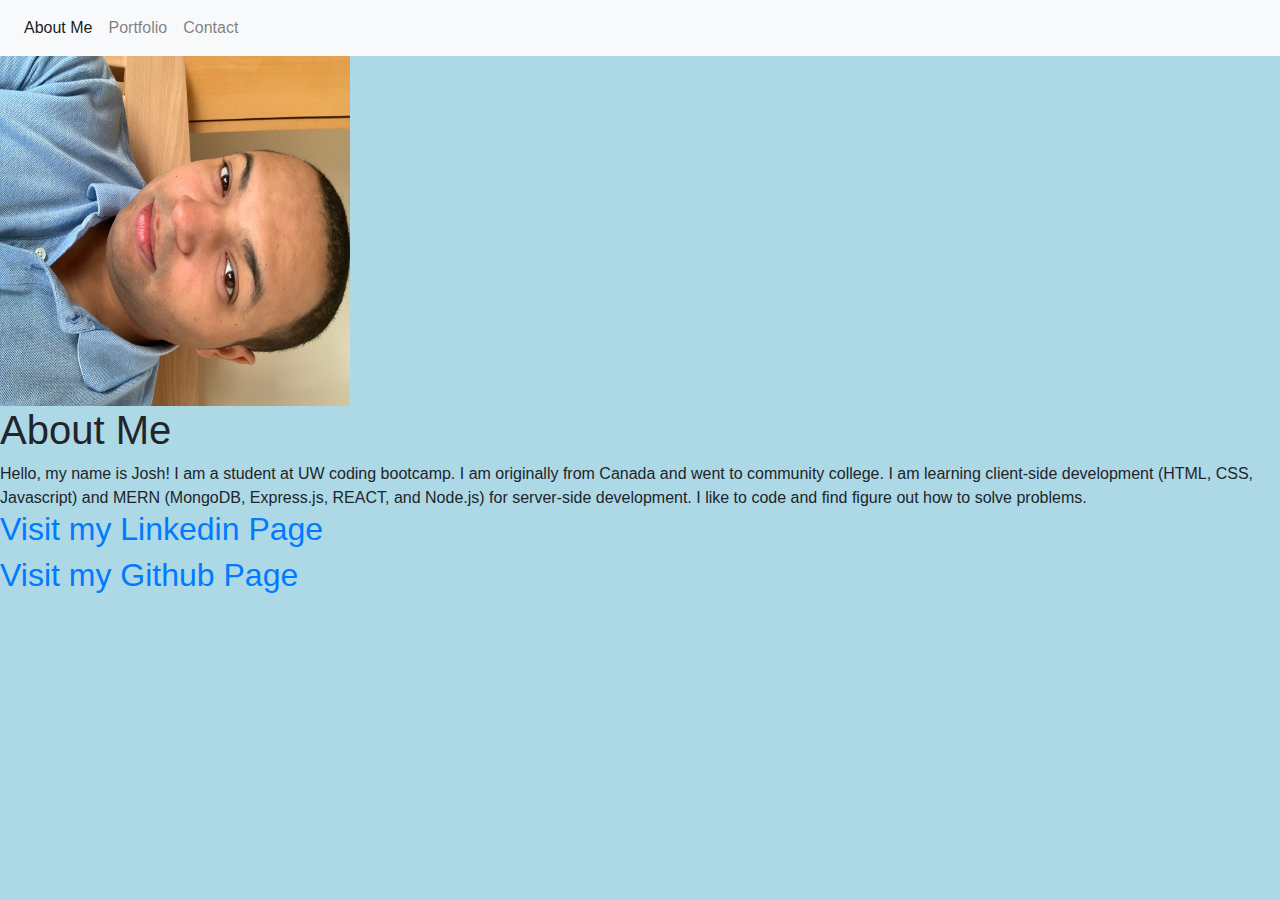
==== index.html @ c37959c7 "new file" ====
<!DOCTYPE html>
<html lang="en">
<head>
    <meta charset="UTF-8">
    <meta name="viewport" content="width=device-width, initial-scale=1.0">
    <meta http-equiv="X-UA-Compatible" content="ie=edge">
    <title>Josh Taylor</title>
    <link rel="stylesheet" href="https://stackpath.bootstrapcdn.com/bootstrap/4.3.1/css/bootstrap.min.css">
    <link rel="stylesheet" href="assets/css/style.css">
</head>
<body>
        <nav class="navbar navbar-expand-lg navbar-light bg-light">
                
                <button class="navbar-toggler" type="button" data-toggle="collapse" data-target="#navbarNav" aria-controls="navbarNav" aria-expanded="false" aria-label="Toggle navigation">
                  <span class="navbar-toggler-icon"></span>
                </button>
                <div class="collapse navbar-collapse" id="navbarNav">
                  <ul class="navbar-nav">
                    <li class="nav-item active">
                      <a class="nav-link" href="index.html">About Me</a>
                    </li>
                    <li class="nav-item">
                      <a class="nav-link" href="portfolio.html">Portfolio</a>
                    </li>
                    <li class="nav-item">
                      <a class="nav-link" href="contact.html">Contact</a>
                    </li>
            
                  </ul>
                </div>
              </nav>
              
              
              
                
                <img src="assets/images/portfolio.JPG" width="350" height="350" class="rotateimg180" class="center">
                <h1>About Me</h1>
              
<div class="a"> Hello, my name is Josh! I am a student at UW coding bootcamp. I am originally from Canada and went to community college. I am learning client-side development (HTML, CSS, Javascript) and MERN (MongoDB, Express.js, REACT, and Node.js) for server-side development. I like to code and find figure out how to solve problems.</div>
               

          <h2><a href="https://www.linkedin.com/in/josht604">Visit my Linkedin Page</a></h2>


          <h2><a href="https://www.github.com/Narwhale33">Visit my Github Page</a></h2>


        <script src="https://cdnjs.cloudflare.com/ajax/libs/jquery/3.2.1/jquery.min.js"></script>
  <script src="https://stackpath.bootstrapcdn.com/bootstrap/4.3.1/js/bootstrap.min.js  "></script>
</body>
</html>
---- assets/css/style.css ----
body {
    background-color: lightblue;
  }

  .rotateimg180 {
    -webkit-transform:rotate(90deg);
    -moz-transform: rotate(90deg);
    -ms-transform: rotate(90deg);
    -o-transform: rotate(90deg);
    transform: rotate(90deg);
  }
  .center {
    text-align: center;
    border: 3px solid rgb(253, 253, 253);
  }

  
input[type=text], select, textarea {
    width: 100%; 
    padding: 12px;  
    border: 1px solid #ccc; 
    border-radius: 4px; 
    box-sizing: border-box; 
    margin-top: 6px; 
    margin-bottom: 16px; 
    resize: vertical 
  }
  
  
  input[type=submit] {
    background-color: rgb(40, 19, 231);
    color: white;
    padding: 12px 20px;
    border: none;
    border-radius: 4px;
    cursor: pointer;
  }
  
  
  input[type=submit]:hover {
    background-color: #0c22e7;
  }
  
  
  .container {
    border-radius: 5px;
    background-color: #f2f2f2;
    padding: 20px;
  }

  div.a {
    word-wrap: break-word;
  }
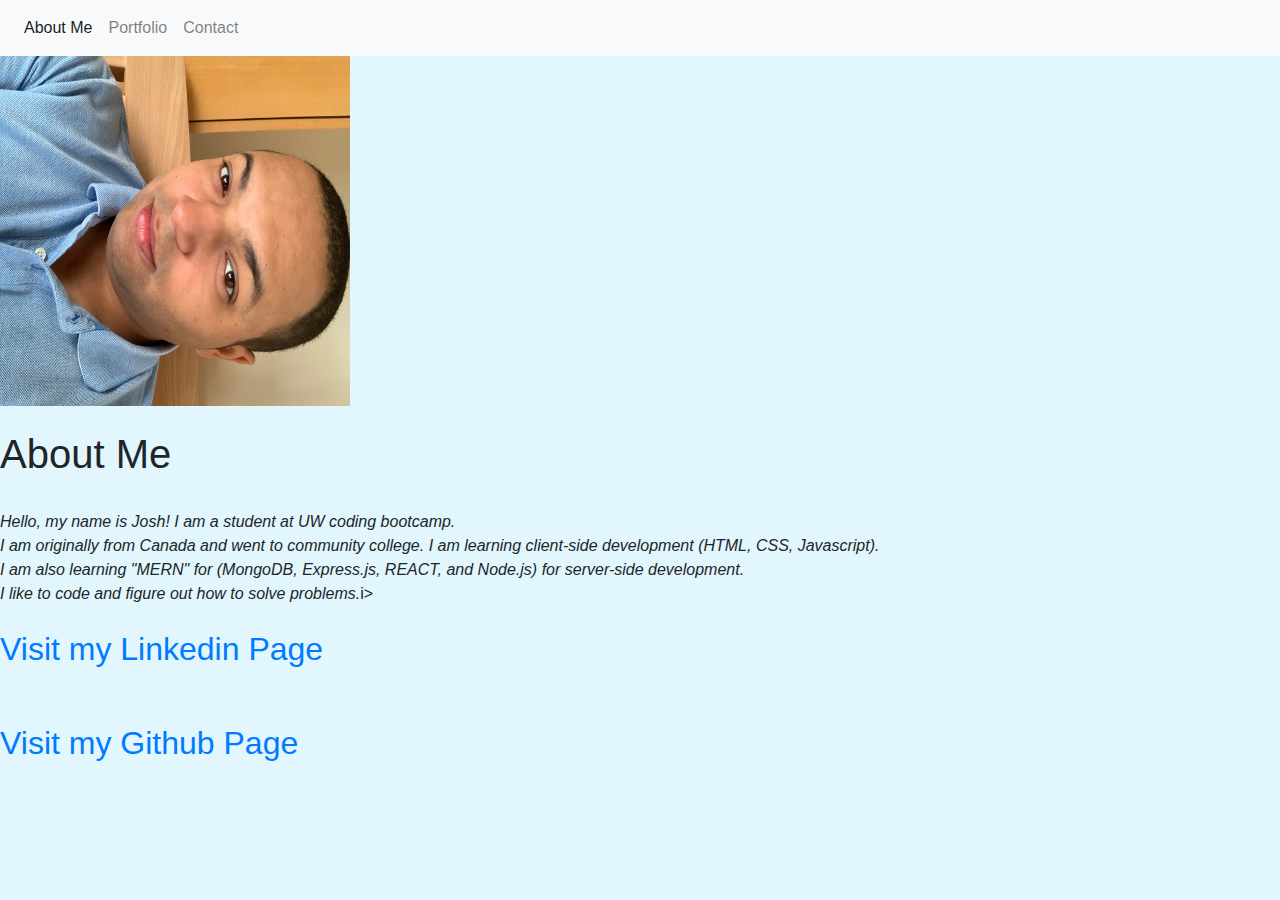
==== commit a7bbf9b5: "final fix" ====
--- a/index.html
+++ b/index.html
@@ -33,16 +33,16 @@
               
               
                 
-                <img src="assets/images/portfolio.JPG" width="350" height="350" class="rotateimg180" class="center">
-                <h1>About Me</h1>
+                <img src="assets/images/portfolio.JPG" width="350" height="350" class="rotateimg180" class="center"><br>
+                <br><h1>About Me</h1><br>
               
-<div class="a"> Hello, my name is Josh! I am a student at UW coding bootcamp. I am originally from Canada and went to community college. I am learning client-side development (HTML, CSS, Javascript) and MERN (MongoDB, Express.js, REACT, and Node.js) for server-side development. I like to code and find figure out how to solve problems.</div>
+<div class="a"><i>Hello, my name is Josh! I am a student at UW coding bootcamp.<br> I am originally from Canada and went to community college. I am learning client-side development (HTML, CSS, Javascript).<br> I am also learning "MERN" for (MongoDB, Express.js, REACT, and Node.js) for server-side development.<br> I like to code and figure out how to solve problems.</i>i></div>
                
 
-          <h2><a href="https://www.linkedin.com/in/josht604">Visit my Linkedin Page</a></h2>
+          <br><h2><a href="https://www.linkedin.com/in/josht604">Visit my Linkedin Page</a></h2><br>
 
 
-          <h2><a href="https://www.github.com/Narwhale33">Visit my Github Page</a></h2>
+          <br><h2><a href="https://www.github.com/Narwhale33">Visit my Github Page</a></h2>
 
 
         <script src="https://cdnjs.cloudflare.com/ajax/libs/jquery/3.2.1/jquery.min.js"></script>
--- a/assets/css/style.css
+++ b/assets/css/style.css
@@ -1,5 +1,5 @@
 body {
-    background-color: lightblue;
+    background-color: rgb(226, 246, 253);
   }
 
   .rotateimg180 {
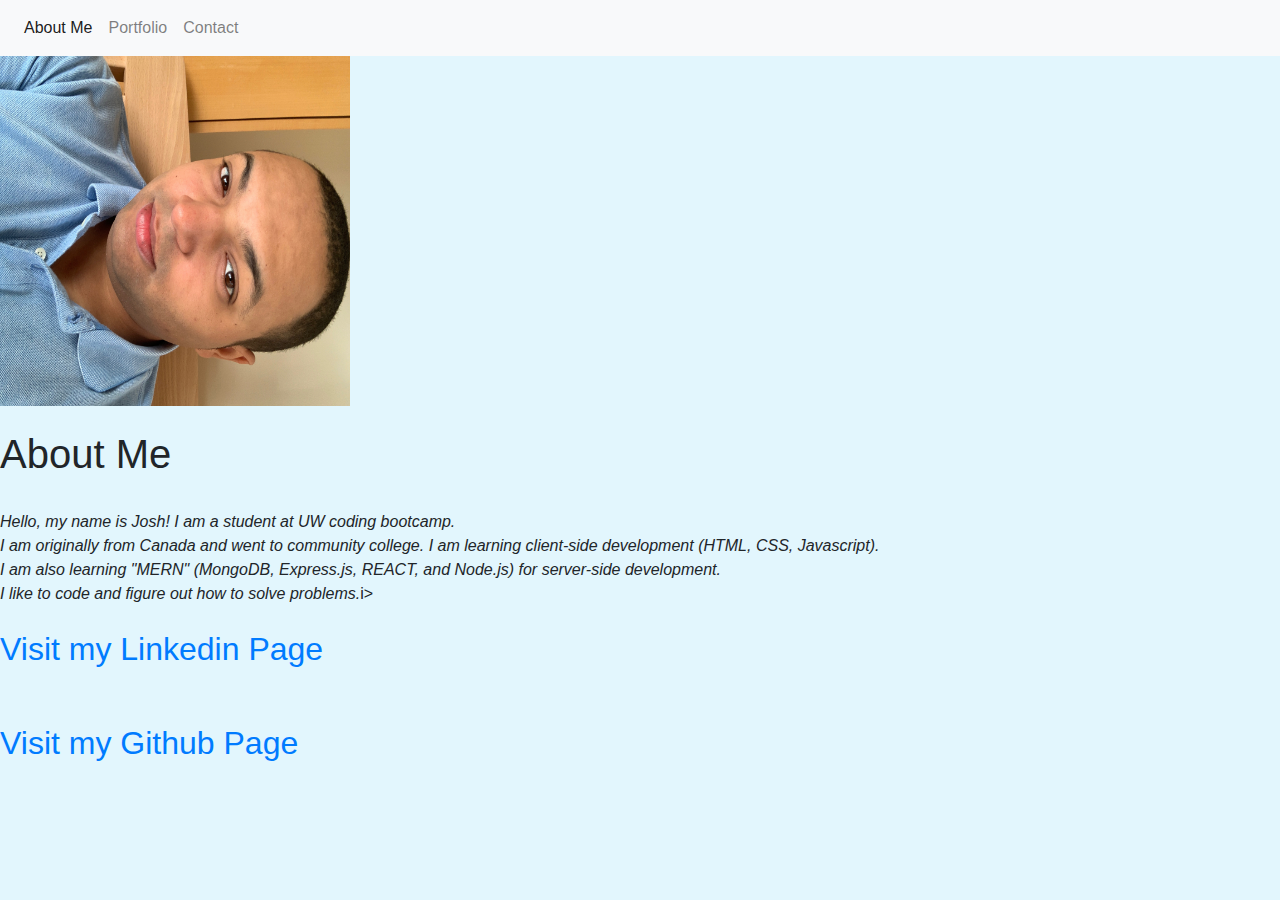
==== commit 796d67c4: "newest fix" ====
--- a/index.html
+++ b/index.html
@@ -36,7 +36,7 @@
                 <img src="assets/images/portfolio.JPG" width="350" height="350" class="rotateimg180" class="center"><br>
                 <br><h1>About Me</h1><br>
               
-<div class="a"><i>Hello, my name is Josh! I am a student at UW coding bootcamp.<br> I am originally from Canada and went to community college. I am learning client-side development (HTML, CSS, Javascript).<br> I am also learning "MERN" for (MongoDB, Express.js, REACT, and Node.js) for server-side development.<br> I like to code and figure out how to solve problems.</i>i></div>
+<div class="a"><i>Hello, my name is Josh! I am a student at UW coding bootcamp.<br> I am originally from Canada and went to community college. I am learning client-side development (HTML, CSS, Javascript).<br> I am also learning "MERN" (MongoDB, Express.js, REACT, and Node.js) for server-side development.<br> I like to code and figure out how to solve problems.</i>i></div>
                
 
           <br><h2><a href="https://www.linkedin.com/in/josht604">Visit my Linkedin Page</a></h2><br>
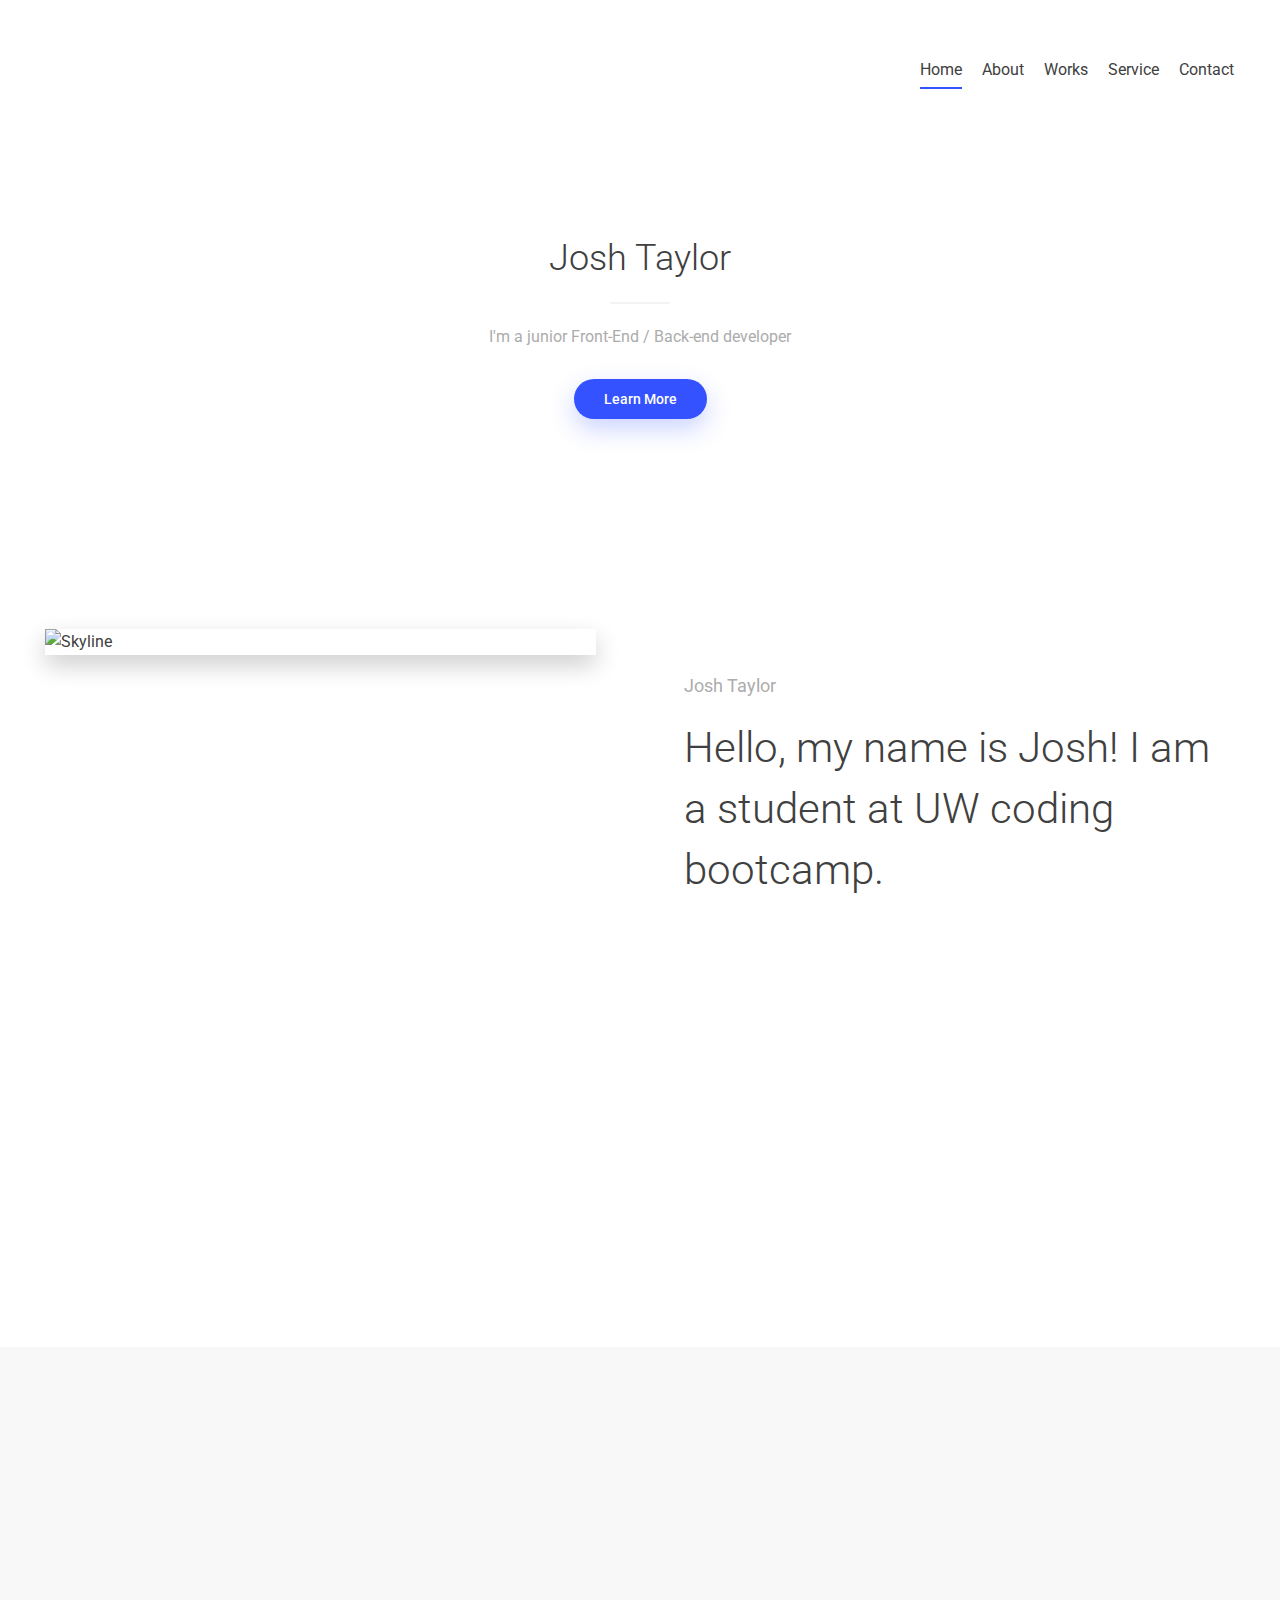
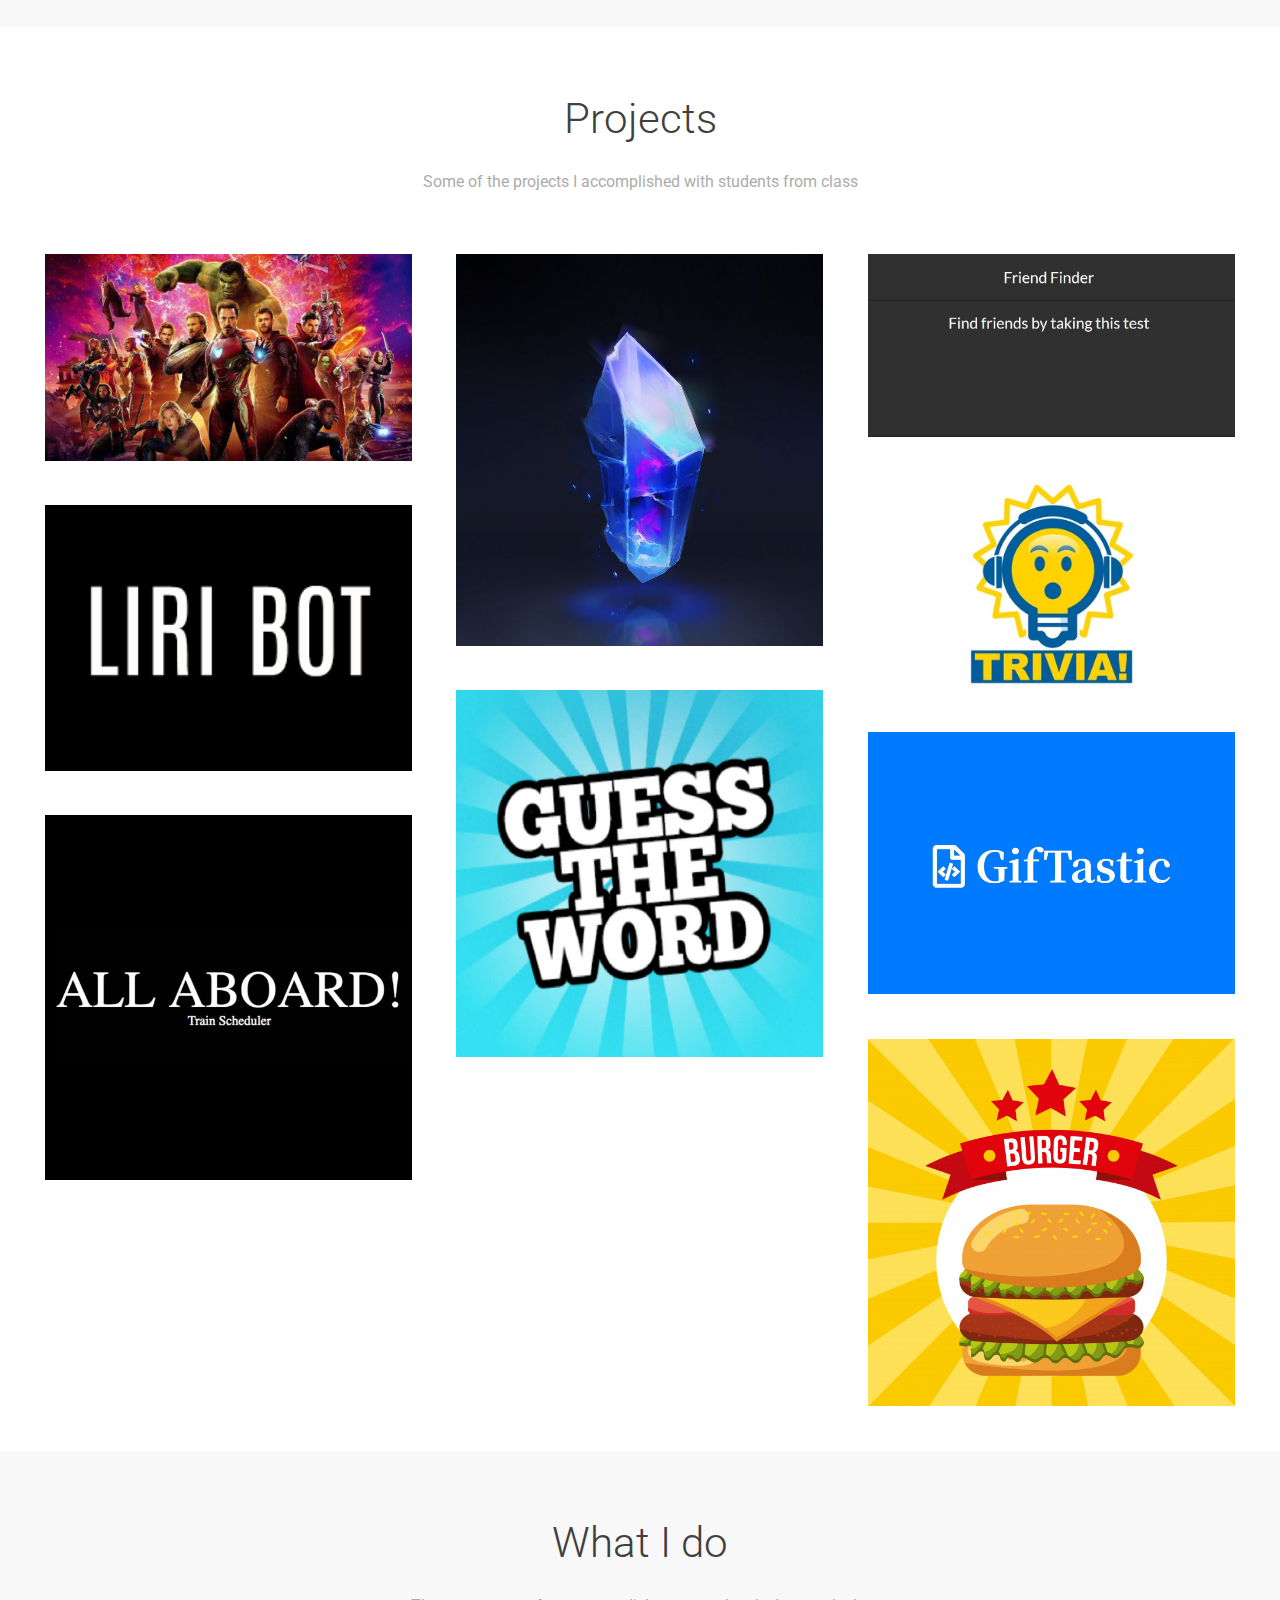
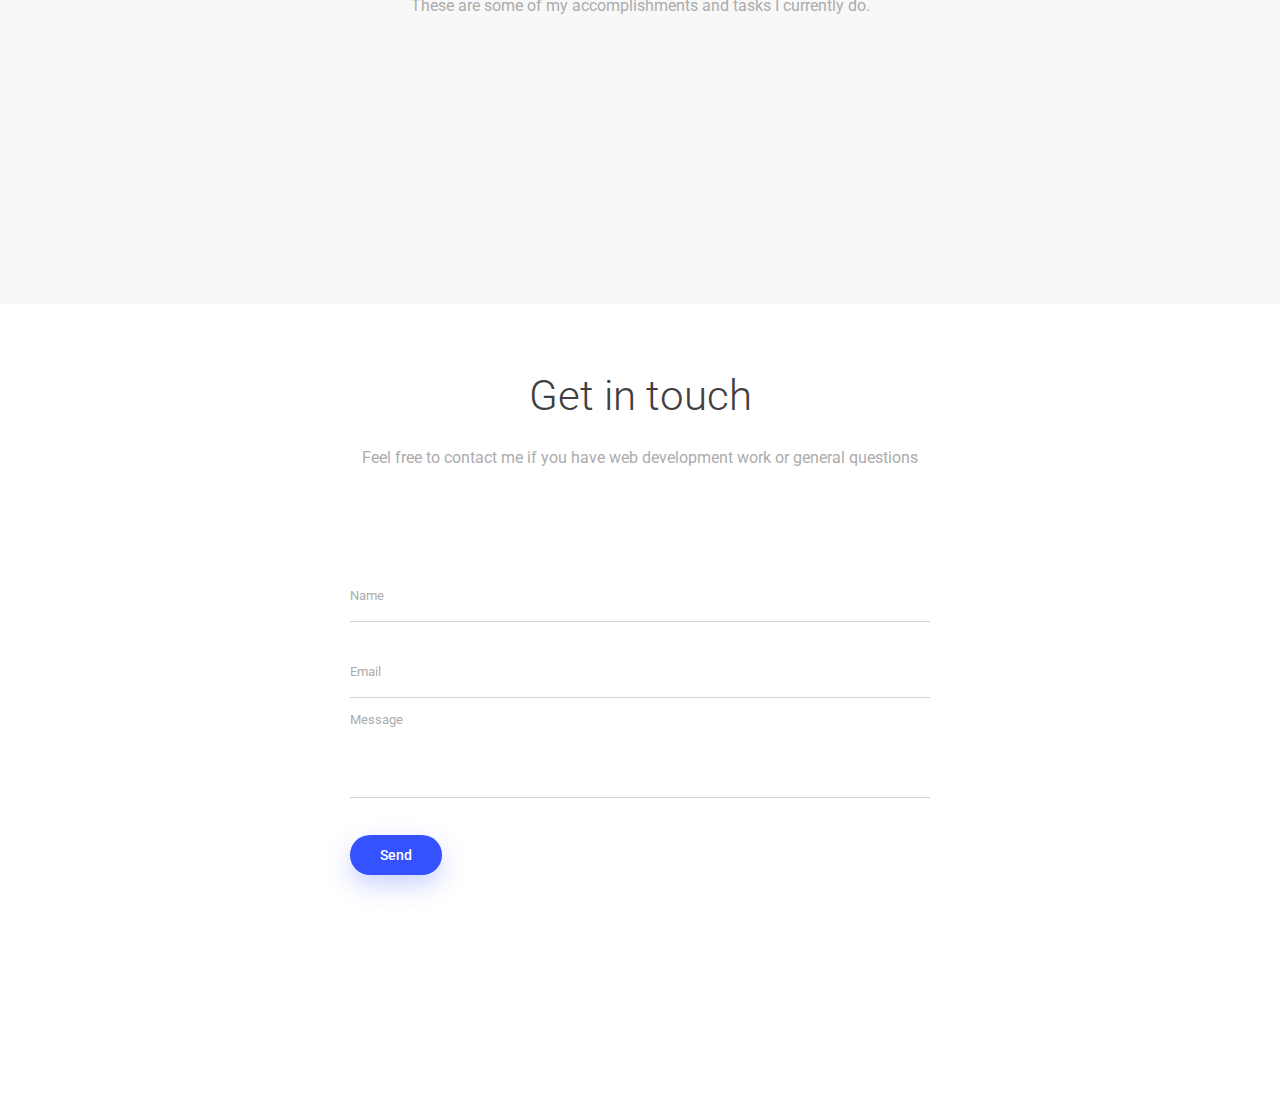
==== commit 3c3954d0: "bettercode" ====
--- a/index.html
+++ b/index.html
@@ -1,51 +1,494 @@
 <!DOCTYPE html>
 <html lang="en">
-<head>
-    <meta charset="UTF-8">
-    <meta name="viewport" content="width=device-width, initial-scale=1.0">
-    <meta http-equiv="X-UA-Compatible" content="ie=edge">
-    <title>Josh Taylor</title>
-    <link rel="stylesheet" href="https://stackpath.bootstrapcdn.com/bootstrap/4.3.1/css/bootstrap.min.css">
-    <link rel="stylesheet" href="assets/css/style.css">
-</head>
-<body>
-        <nav class="navbar navbar-expand-lg navbar-light bg-light">
-                
-                <button class="navbar-toggler" type="button" data-toggle="collapse" data-target="#navbarNav" aria-controls="navbarNav" aria-expanded="false" aria-label="Toggle navigation">
-                  <span class="navbar-toggler-icon"></span>
-                </button>
-                <div class="collapse navbar-collapse" id="navbarNav">
-                  <ul class="navbar-nav">
-                    <li class="nav-item active">
-                      <a class="nav-link" href="index.html">About Me</a>
-                    </li>
-                    <li class="nav-item">
-                      <a class="nav-link" href="portfolio.html">Portfolio</a>
-                    </li>
-                    <li class="nav-item">
-                      <a class="nav-link" href="contact.html">Contact</a>
-                    </li>
-            
-                  </ul>
-                </div>
-              </nav>
-              
-              
-              
-                
-                <img src="assets/images/portfolio.JPG" width="350" height="350" class="rotateimg180" class="center"><br>
-                <br><h1>About Me</h1><br>
-              
-<div class="a"><i>Hello, my name is Josh! I am a student at UW coding bootcamp.<br> I am originally from Canada and went to community college. I am learning client-side development (HTML, CSS, Javascript).<br> I am also learning "MERN" (MongoDB, Express.js, REACT, and Node.js) for server-side development.<br> I like to code and figure out how to solve problems.</i>i></div>
-               
-
-          <br><h2><a href="https://www.linkedin.com/in/josht604">Visit my Linkedin Page</a></h2><br>
-
-
-          <br><h2><a href="https://www.github.com/Narwhale33">Visit my Github Page</a></h2>
-
-
-        <script src="https://cdnjs.cloudflare.com/ajax/libs/jquery/3.2.1/jquery.min.js"></script>
-  <script src="https://stackpath.bootstrapcdn.com/bootstrap/4.3.1/js/bootstrap.min.js  "></script>
-</body>
+    <head>
+        <meta charset="utf-8">
+        <meta http-equiv="x-ua-compatible" content="ie=edge">
+        <meta name="viewport" content="width=device-width, initial-scale=1, shrink-to-fit=no">
+        <meta name="HandheldFriendly" content="True">
+        <meta name="MobileOptimized" content="320">
+
+        <!-- Page Title -->
+        <title>Josh's Portfolio</title>
+        <!-- End of Page Title -->
+
+        <!-- Page Description -->
+        <meta name="description" content="Minimal Portfolio/Resume HTML Template">
+        <!-- End of Page Description -->
+
+        <!-- Page Keywords -->
+        <meta name="keywords" content="portfolio, template, bootstrap, html, minimal">
+        <!-- End of Page Keywords -->
+
+        <!-- Page Author -->
+        <meta name="authors" content="Adrian Klimek">
+        <!-- End of Page Author -->
+
+        <!-- Page Accent Color -->
+        <meta name="theme-color" content="#3452ff">
+        <!-- End of Page Accent Color -->
+
+        <!-- Favicon -->
+        <link rel="apple-touch-icon" href="images/icon.png">
+        <link rel="shortcut icon" href="images/favicon.ico">
+        <link rel="icon" type="image/png" sizes="192x192" href="images/icon.png">
+        <!-- End of Favicon -->
+
+        <!-- Open Graph -->
+        <meta property="og:title" content="Skyline - Minimal Portfolio/Resume HTML Template">
+        <meta property="og:type" content="website">
+        <meta property="og:url" content="">
+        <meta property="og:image" content="images/icon.png">
+        <!-- End of Open Graph -->
+
+        <!-- Twitter Card -->
+        <meta property="twitter:title" content="Skyline">
+        <meta property="twitter:description" content="Minimal Portfolio/Resume HTML Template">
+        <meta property="twitter:url" content="">
+        <meta property="twitter:image:src" content="images/icon.png">
+        <!-- End of Twitter Card -->
+
+        <!-- Bootstrap Style -->
+        <link rel="stylesheet" href="css/bootstrap.min.css">
+        <!-- End of Bootstrap Style -->
+
+        <!-- Main Style -->
+        <link rel="stylesheet" href="css/main.css">
+        <!-- End of Main Style -->
+
+        <!-- Google Font -->
+        <link href="https://fonts.googleapis.com/css?family=Roboto:300,400,500,700&amp;subset=cyrillic,cyrillic-ext,greek,greek-ext,latin-ext,vietnamese" rel="stylesheet"> 
+        <!-- End of Google Font -->
+
+        <!-- Font Awesome -->
+        <link rel="stylesheet" href="css/font-awesome.min.css">
+        <!-- End of Font Awesome -->
+
+        <!-- Animate.css -->
+        <link rel="stylesheet" href="css/animate.min.css">
+        <!-- End of Animate.css -->
+
+        <!-- Google Analytics -->
+        <script>
+            (function(i,s,o,g,r,a,m){i['GoogleAnalyticsObject']=r;i[r]=i[r]||function(){
+            (i[r].q=i[r].q||[]).push(arguments)},i[r].l=1*new Date();a=s.createElement(o),
+            m=s.getElementsByTagName(o)[0];a.async=1;a.src=g;m.parentNode.insertBefore(a,m)
+            })(window,document,'script','https://www.google-analytics.com/analytics.js','ga');
+            ga('create', 'UA-XXXXX-Y', 'auto');
+            ga('send', 'pageview');
+        </script>
+        <!-- End of Google Analytics -->
+
+        <!--[if lt IE 9]>
+        <script src="https://cdnjs.cloudflare.com/ajax/libs/respond.js/1.4.2/respond.min.js"></script>
+        <script src="https://cdnjs.cloudflare.com/ajax/libs/html5shiv/3.7.3/html5shiv.min.js"></script>
+        <![endif]-->
+    </head>
+    <body class="boxed boxed--1280 links--underlined xs-text-left" data-spy="scroll" data-target="#menu">
+        
+        <!-- Preloader -->
+        <div id="preloader">
+            <div class="preloader__inner">
+                <svg class="spinner">
+                    <circle cx="20" cy="20" r="18"></circle>
+                </svg>   
+            </div>
+        </div>
+        <!-- End of Preloader -->
+
+        <!-- Header -->
+        <header id="header" class="section">
+            <div class="container-fluid">
+                <!-- Navbar -->
+                <nav class="navbar navbar--underline navbar--fixed" data-spy="affix" data-offset-top="30">
+                    <div class="container-fluid">
+
+                        <!-- Navbar Header -->
+                        <div class="navbar-header">
+
+                            <!-- Mobile Menu Trigger -->
+                            <button type="button" class="hamburger hamburger--emphatic navbar-toggle collapsed" data-toggle="collapse" data-target="#menu" aria-expanded="false">
+                                <span class="hamburger-box">
+                                    <span class="hamburger-inner"></span>
+                                </span>
+                            </button>
+                            <!-- End of Mobile Menu Trigger -->
+
+                            
+
+                        </div>
+                        <!-- End of Navbar Header -->
+
+                        <!-- Menu -->
+                        <div id="menu" class="collapse navbar-collapse">
+                            <ul class="menu__list nav navbar-nav navbar-right">
+                                <li class="menu__item active"><a href="#header" class="menu__link">Home</a></li>
+                                <li class="menu__item"><a href="#about" class="menu__link">About</a></li>
+                                <li class="menu__item"><a href="#works" class="menu__link">Works</a></li>
+                                <li class="menu__item"><a href="#service" class="menu__link">Service</a></li>
+                                <li class="menu__item"><a href="#contact" class="menu__link">Contact</a></li>   
+                            </ul>
+                        </div>
+                        <!-- End of Menu -->
+                    </div>
+                </nav>
+                <!-- End of Navbar -->
+
+                <!-- Header Content -->
+                <div class="header__content row">
+                    <div class="col-xs-12 col-sm-8 col-md-6 col-sm-offset-2 col-md-offset-3 text-center xs-text-center">
+                        <h1 class="header__heading h--light"> Josh Taylor </h1>
+                        <div class="divider"></div>
+                        <p class="header__description text--secondary">I'm a junior Front-End / Back-end developer</p>
+                        <a href="#about" class="btn btn--regular btn--shadow">Learn More</a>
+                    </div>
+                </div>
+                <!-- End of Header Content -->
+
+            </div>
+        </header>
+        <!-- End of Header -->
+
+        <!-- About Section -->
+        <section id="about" class="section">
+            <div class="container-fluid">
+                <div class="row">
+                    <!-- About Photo -->
+                    <div class="col-xs-12 col-sm-6">
+                        <div class="about__photo-wrapper">
+                            <img src="images/about.jpg" alt="Skyline" class="about__photo img-responsive">
+                        </div>
+                    </div>
+                    <!-- End of About Photo -->
+                    <!-- About Description -->
+                    <div class="col-xs-12 col-sm-6">
+                        <div class="about__description">
+                            <!-- About Name -->
+                            <h4 class="about__name text--secondary animated" data-animation="fadeInUp" data-animation-delay="0.2s">Josh Taylor</h4>
+                            <!-- End of About Name -->
+                            <!-- About Description Content -->
+                            <h2 class="about__heading h--light animated" data-animation="fadeInUp" data-animation-delay="0.4s">Hello, my name is Josh! I am a student at UW coding bootcamp.</h2>
+                            <p class="about__content animated" data-animation="fadeInUp" data-animation-delay="0.6s">I am originally from Canada and went to community college. I am learning "MERN" stack (MongoDB, Express.js, REACT, and Node.js) for server-side development.<br> I like to code and figure out how to solve problems.</p>
+                            <!-- End of About Description Content -->
+                            <!-- About Skills -->
+                            <div class="about__skills">
+                                <div class="row">
+                                    <div class="col-xs-12">
+                                        <h4 class="about__title text--secondary text--uppercase animated" data-animation="fadeInUp" data-animation-delay="0.4s">Skills</h4>
+                                    </div>
+                                </div>
+                                <!-- About Skills Content -->
+                                <div class="row">
+                                    <!-- About Skills First Column -->
+                                    <div class="col-xs-6 animated" data-animation="fadeInUp" data-animation-delay="0.45s">
+                                        <ul class="list-unstyled text--secondary">
+                                            <li>CSS</li>
+                                            <li>HTML</li>
+                                            <li>JavaScript</li>
+                                            <li>JQuery</li>
+                                            <li>REACT</li>
+                                        </ul>
+                                    </div>
+                                    <!-- End of About Skills First Column -->
+                                    <!-- About Skills Second Column -->
+                                    <div class="col-xs-6 animated" data-animation="fadeInUp" data-animation-delay="0.65s">
+                                        <ul class="list-unstyled text--secondary">
+                                            <li>Mongo</li>
+                                            <li>MySQL</li>
+                                            <li>Java</li>
+                                            <li>Express</li>
+                                            <li>Node.js</li>
+                                        </ul>
+                                    </div>
+                                    <!-- End of About Skills Second Column -->
+                                </div>
+                                <!-- End of About Skills Content -->
+                            </div>
+                            <!-- End of About Skills -->
+                        </div>
+                    </div>
+                    <!-- End of About Description -->
+                </div>
+            </div>
+        </section>
+        <!-- End of About Section -->
+
+        <!-- Experience Section -->
+        <section id="experience" class="section section--secondary">
+            <div class="container-fluid">
+                <!-- Experience First Row -->
+                <div class="row">
+                    <!-- Experience Item -->
+                    <div class="col-xs-12 col-sm-6 animated" data-animation="fadeIn">
+                        <div class="experience__item">
+                            <h3>University of Washington coding bootcamp</h3>
+                            <p><small class="text--secondary">May 2019 - Nov 2019</small></p>
+                            <div class="divider"></div>
+                            <p>I enjoyed working on projects with fellow classmates. I really enjoyed collaborating and helping teammates figure out solutions to coding problems</p>
+                        </div>
+                    </div>
+                    <!-- End of Experience Item -->
+                    <!-- Experience Item -->
+                    <!-- copy and paste the above code to replicate another work history  -->
+                    <!-- End of Experience Item -->
+                </div>
+                <!-- End of Experience First Row -->
+            </div>
+        </section>
+        <!-- End of Experience Section -->
+
+        <!-- Portfolio Section -->
+        <section id="works" class="section">
+            <div class="container-fluid">
+                <!-- Section Header -->
+                <div class="row section__header">
+                    <div class="col-xs-12 col-sm-8 col-sm-offset-2 col-md-6 col-md-offset-3">
+                        <h3 class="text-center h--light section__heading">Projects</h3>
+                        <p class="text-center text--secondary section__description">Some of the projects I accomplished with students from class</p>
+                    </div>
+                </div>
+                <!-- End of Section Header -->
+                <!-- Portfolio Grid -->
+                <div class="clearfix works__grid">
+                    <div class="grid-sizer"></div>
+                    <div class="gutter-sizer"></div>
+                    <!-- Portfolio Item -->
+                    <div class="works__item">
+                        <img class="works__img" src="images/portfolio/avengerx.jpg" alt="">
+                        <div class="works__cover">
+                            <div class="works__inner">
+                                <h3 class="works__heading">Avengers</h3>
+                                <p class="works__category text--secondary">Comic Game</p>
+                            </div>
+                        </div>
+                    </div>
+                    <!-- End of Portfolio Item -->
+                    <!-- Portfolio Item -->
+                    <div class="works__item">
+                        <img class="works__img" src="images/portfolio/crystalgame.jpg" alt="">
+                        <div class="works__cover">
+                            <div class="works__inner">
+                                <h3 class="works__heading">Crystal Game</h3>
+                                <p class="works__category text--secondary">Game</p>
+                            </div>
+                        </div>
+                    </div>
+                    <!-- End of Portfolio Item -->
+                    <!-- Portfolio Item -->
+                    <div class="works__item">
+                        <img class="works__img" src="images/portfolio/Friendfinder.JPG" alt="">
+                        <div class="works__cover">
+                            <div class="works__inner">
+                                <h3 class="works__heading">Friend Finder</h3>
+                                <p class="works__category text--secondary">Game</p>
+                            </div>
+                        </div>
+                    </div>
+                    <!-- End of Portfolio Item -->
+                    <!-- Portfolio Item -->
+                    <div class="works__item">
+                        <img class="works__img" src="images/portfolio/trivia.jpg" alt="">
+                        <div class="works__cover">
+                            <div class="works__inner">
+                                <h3 class="works__heading">Game</h3>
+                                <p class="works__category text--secondary">trivia</p>
+                            </div>
+                        </div>
+                    </div>
+                    <!-- End of Portfolio Item -->
+                    <!-- Portfolio Item -->
+                    <div class="works__item">
+                        <img class="works__img" src="images/portfolio/liribot.png" alt="">
+                        <div class="works__cover">
+                            <div class="works__inner">
+                                <h3 class="works__heading">Music Directory</h3>
+                                <p class="works__category text--secondary">Music</p>
+                            </div>
+                        </div>
+                    </div>
+                    <!-- End of Portfolio Item -->
+                    <!-- Portfolio Item -->
+                    <div class="works__item">
+                        <img class="works__img" src="images/portfolio/guess.jpg" alt="">
+                        <div class="works__cover">
+                            <div class="works__inner">
+                                <h3 class="works__heading">Guessing Game</h3>
+                                <p class="works__category text--secondary">Game</p>
+                            </div>
+                        </div>
+                    </div>
+                    <!-- End of Portfolio Item -->
+                    <!-- Portfolio Item -->
+                    <div class="works__item">
+                        <img class="works__img" src="images/portfolio/giphy.png" alt="">
+                        <div class="works__cover">
+                            <div class="works__inner">
+                                <h3 class="works__heading">Giphy</h3>
+                                <p class="works__category text--secondary">Giphy Game</p>
+                            </div>
+                        </div>
+                    </div>
+                    <!-- End of Portfolio Item -->
+                    <!-- Portfolio Item -->
+                    <div class="works__item">
+                        <img class="works__img" src="images/portfolio/trainsched.jpg" alt="">
+                        <div class="works__cover">
+                            <div class="works__inner">
+                                <h3 class="works__heading">Train Scheduler</h3>
+                                <p class="works__category text--secondary">Train Scheduler</p>
+                            </div>
+                        </div>
+                    </div>
+                    <!-- End of Portfolio Item -->
+                    <!-- Portfolio Item -->
+                    <div class="works__item">
+                        <img class="works__img" src="images/portfolio/burger.jpg" alt="">
+                        <div class="works__cover">
+                            <div class="works__inner">
+                                <h3 class="works__heading">Burger Shop</h3>
+                                <p class="works__category text--secondary">Restaurant</p>
+                            </div>
+                        </div>
+                    </div>
+                    <!-- End of Portfolio Item -->
+                </div>
+                <!-- End of Portfolio Grid -->
+            </div>
+        </section>
+        <!-- End of Portfolio Section -->
+
+
+        <!-- Service Section -->
+        <section id="service" class="section section--secondary">
+            <div class="container-fluid">
+                <!-- Section Header -->
+                <div class="row section__header">
+                    <div class="col-xs-12 col-sm-8 col-sm-offset-2 col-md-6 col-md-offset-3">
+                        <h3 class="text-center h--light section__heading">What I do</h3>
+                        <p class="text-center text--secondary section__description">These are some of my accomplishments and tasks I currently do.</p>
+                    </div>
+                </div>
+                <!-- End of Section Header -->
+                <!-- Service First Row -->
+                <div class="row">
+                    <!-- Service Item -->
+                    <div class="col-xs-12 col-sm-6 col-md-3 animated" data-animation="fadeIn" data-animation-delay="0.2s">
+                        <div class="service__item text-center">
+                            <div class="icon-wrapper">
+                                <i class="fa fa-camera-retro"></i>
+                            </div>
+                            <h3>REACT</h3>
+                            <p class="text--secondary">Can build intuitive and interactive components with REACT</p>
+                        </div>
+                    </div>
+                    <!-- End of Service Item -->
+                    <!-- Service Item -->
+                    <div class="col-xs-12 col-sm-6 col-md-3 animated" data-animation="fadeIn" data-animation-delay="0.5s">
+                        <div class="service__item text-center">
+                            <div class="icon-wrapper">
+                                <i class="fa fa-superpowers"></i>
+                            </div>
+                            <h3>UI/UX Design</h3>
+                            <p class="text--secondary">Can create and enhance your front-end with great animations and visuals</p>
+                        </div>
+                    </div>
+                    <!-- End of Service Item -->
+                    <!-- Service Item -->
+                    <div class="col-xs-12 col-sm-6 col-md-3 animated" data-animation="fadeIn" data-animation-delay="0.8s">
+                        <div class="service__item text-center">
+                            <div class="icon-wrapper">
+                                <i class="fa fa-bolt"></i>
+                            </div>
+                            <h3>Server-side</h3>
+                            <p class="text--secondary">Have built servers using node.js/Express</p>
+                        </div>
+                    </div>
+                    <!-- End of Service Item -->
+                    <!-- Service Item -->
+                    <div class="col-xs-12 col-sm-6 col-md-3 animated" data-animation="fadeIn" data-animation-delay="1.1s">
+                        <div class="service__item text-center">
+                            <div class="icon-wrapper">
+                                <i class="fa fa-html5"></i>
+                            </div>
+                            <h3>Databases</h3>
+                            <p class="text--secondary">Have built databases and linked to servers using Mongo/MySQL</p>
+                        </div>
+                    </div>
+                    <!-- End of Service Item -->
+                </div>
+                <!-- End of Service First Row -->
+            </div>
+        </section>
+        <!-- End of Service Section -->
+
+
+        <!-- Contact Section -->
+        <section id="contact" class="section">
+            <div class="container-fluid">
+                <!-- Section Header -->
+                <div class="row section__header">
+                    <div class="col-xs-12 col-sm-8 col-sm-offset-2 col-md-6 col-md-offset-3">
+                        <h3 class="text-center h--light section__heading">Get in touch</h3>
+                        <p class="text-center text--secondary section__description">Feel free to contact me if you have web development work or general questions</p>
+                    </div>
+                </div>
+                <!-- End of Section Header -->
+                <!-- Contact Form -->
+                <div class="row">
+                    <div class="col-xs-12 col-sm-8 col-sm-offset-2 col-md-6 col-md-offset-3">
+                        <form id="contact__form" class="form" method="post" action="message.php">
+                            <div class="form__field form__field--text">
+                                <input type="text" class="form__input form__input--text" name="name-field" id="name-field" tabindex="1">
+                                <div class="form__underline"></div>
+                                <label class="form__label">Name</label>
+                            </div>
+                            <div class="form__field form__field--email">
+                                <input type="email" class="form__input form__input--email" name="email-field" id="email-field" tabindex="2">
+                                <div class="form__underline"></div>
+                                <label class="form__label">Email</label>
+                            </div>
+                            <div class="form__field form__field--textarea">
+                                <textarea class="form__input form__input--textarea" name="message-field" id="message-field" tabindex="3"></textarea>
+                                <div class="form__underline"></div>
+                                <label class="form__label">Message</label>
+                            </div>
+                            <button type="submit" class="btn btn--regular btn--shadow form__btn">Send</button>
+                            <div class="form__response"></div>
+                        </form>
+                    </div>
+                </div>
+                <!-- End of Contact Form -->
+            </div>
+        </section>
+        <!-- End of Contact Section -->
+
+        <!-- Footer -->
+        <footer id="footer" class="section animated" data-animation="fadeIn" data-animation-delay="0.4s">
+            <div class="container-fluid">
+                <div class="row">
+                    <div class="col-xs-12 col-sm-8 col-sm-offset-2 col-md-6 col-md-offset-3">
+                        <!-- Social Icons -->
+                        <div class="social text-center">
+                            <ul class="list-inline">
+                                <a href="https://github.com/Narwhale33">Github</a> <br /> <br />
+                                <a href="linkedin.com/in/jt-taylor-93593298">Linkedin</a></i></a></li>
+                                
+                            </ul>
+                        </div>
+                        <!-- End of Social Icons -->
+                    
+                    </div>
+                </div>
+                <!-- Elevator -->
+                <div id="elevator" class="btn btn--regular btn--shadow">
+                    <i class="fa fa-angle-up"></i>
+                </div>
+                <!-- End of Elevator -->
+            </div>
+        </footer>
+        <!-- End of Footer -->
+
+        <script src="js/jquery.min.js"></script>
+        <script src="js/bootstrap.min.js"></script>
+        <script src="js/main.js"></script>
+    </body>
 </html>--- a/css/main.css
+++ b/css/main.css
@@ -0,0 +1,1224 @@
+/*
+ * Skyline - Minimal Portfolio/Resume HTML Template
+ * Author: Adrian Klimek
+ * Website: http://lunardesigns.co
+ * Version: 1.0.0
+ */
+/*
+ * Table of contents
+ * 0.  Global
+ * 1.  Typography
+ * 2.  Layout
+ * 3.  Forms
+ * 4.  Buttons
+ * 5.  Header
+ * 6.  About
+ * 7.  Portfolio
+ * 8.  Footer
+ * 9.  Responsive
+ * 10. Hamburgers
+ */
+/* 0. Global */
+/*
+ * Utilities
+ * .divider
+ * .divider--thin
+ * .divider--thick
+ * .lazy-image
+ * .icon-wrapper
+ */
+/** Body **/
+::-moz-selection {
+    background: #3452ff;
+    color: #ffffff;
+}
+::selection {
+    background: #3452ff;
+    color: #ffffff;
+}
+
+::-moz-selection {
+    background: #3452ff;
+    color: #ffffff;
+}
+
+body {
+    font-family: "Roboto", sans-serif;
+    font-size: 16px;
+    color: #404040;
+    background-color: #ffffff;
+    line-height: 1.6;
+}
+
+/** Divider **/
+.divider {
+    height: 2px;
+    width: 60px;
+    background-color: #f3f3f3;
+    display: block;
+    margin: 20px 0;
+}
+
+.divider--thin {
+    height: 1px;
+}
+
+.divider--thick {
+    height: 4px;
+}
+
+.text-right .divider,
+.text-right + .divider {
+    margin-right: 0;
+    margin-left: auto;
+}
+
+.text-center .divider,
+.text-center + .divider {
+    margin-right: auto;
+    margin-left: auto;
+}
+
+/** Preloader **/
+#preloader {
+    background-color: #ffffff;
+    position: fixed;
+    top: 0;
+    left: 0;
+    width: 100%;
+    height: 100%;
+    z-index: 9999;
+    transition: opacity .25s ease-out .25s, visibility ease .5s;
+}
+
+#preloader.is-hiding {
+    opacity: 0;
+    visibility: hidden;
+}
+
+.preloader__inner {
+    position: relative;
+    margin: 0 auto;
+    top: 50%;
+    margin-top: -20px;
+    width: 40px;
+    height: 40px;
+    transition: opacity .25s ease-out, -webkit-transform .25s ease-out;
+    transition: opacity .25s ease-out, transform .25s ease-out;
+}
+
+#preloader.is-hiding .preloader__inner {
+    opacity: 0;
+    -webkit-transform: translate3d(0, -10px, 0);
+            transform: translate3d(0, -10px, 0);
+}
+
+/** Spinner **/
+svg.spinner {
+    width: 40px;
+    height: 40px;
+    viewBox: 0 0 40 40;
+    x: 0;
+    y: 0;
+}
+
+svg.spinner circle {
+    -webkit-transform-origin: 20px 20px 0;
+        -ms-transform-origin: 20px 20px 0;
+            transform-origin: 20px 20px 0;
+    -webkit-animation: spinner 2s linear infinite;
+            animation: spinner 2s linear infinite;
+    fill: transparent;
+    stroke: #3452ff;
+    stroke-dasharray: 125.6636;
+    stroke-linecap: round;
+    stroke-width: 3;
+}
+
+@-webkit-keyframes spinner {
+    from {
+        -webkit-transform: rotate(0deg);
+        stroke-dashoffset: 26.4;
+    }
+    50% {
+        -webkit-transform: rotate(720deg);
+        stroke-dashoffset: 125.6;
+    }
+    100% {
+        -webkit-transform: rotate(1080deg);
+        stroke-dashoffset: 26.4;
+    }
+}
+
+@keyframes spinner {
+    from {
+        -webkit-transform: rotate(0deg);
+                transform: rotate(0deg);
+        stroke-dashoffset: 26.4;
+    }
+    50% {
+        -webkit-transform: rotate(720deg);
+                transform: rotate(720deg);
+        stroke-dashoffset: 125.6;
+    }
+    100% {
+        -webkit-transform: rotate(1080deg);
+                transform: rotate(1080deg);
+        stroke-dashoffset: 26.4;
+    }
+}
+
+/** Icon wrapper **/
+.icon-wrapper {
+    margin-bottom: 20px;
+    font-size: 36px;
+    cursor: default;
+}
+
+.icon-wrapper > .fa {
+    transition: -webkit-transform .25s ease-in-out;
+    transition:         transform .25s ease-in-out;
+}
+
+.icon-wrapper > .fa:hover {
+    -webkit-transform: translate3d(0, -6px, 0);
+            transform: translate3d(0, -6px, 0);
+}
+
+/** Lazy image **/
+.lazy-image {
+    opacity: 0;
+    -webkit-filter: blur(3px);
+            filter: blur(3px);
+    transition:         filter .25s ease-in-out, transform .25s ease-in-out, opacity .25s ease-in-out;
+    transition: -webkit-filter .25s ease-in-out, -webkit-transform .25s ease-in-out, opacity .25s ease-in-out, filter .25s ease-in-out, -webkit-transform .25s ease-in-out, opacity .25s ease-in-out;
+}
+
+.lazy-image.is-loaded {
+    opacity: 1;
+    -webkit-filter: blur(0);
+            filter: blur(0);
+}
+
+/* 1. Typography */
+/*
+ * Utilities
+ * .h--light
+ * .h--text
+ * .section__heading
+ * .text--secondary
+ * .text--uppercase
+ * .links--underlined
+ * .link--underline
+ * .link--regular
+ * .section__description
+ */
+/** Headings **/
+h1,
+h2,
+h3,
+h4,
+h5,
+h6,
+.h1,
+.h2,
+.h3,
+.h4,
+.h5,
+.h6 {
+    font-weight: 400;
+    line-height: 1.3;
+}
+
+.text-muted {
+    color: #acacac !important;
+}
+
+/*** Headings - Theme ***/
+.h--light {
+    font-weight: 300;
+}
+
+.h--text {
+    font-size: 16px;
+}
+
+.section__heading {
+    font-size: 42px;
+    margin-bottom: 22px;
+}
+
+/** Text Elements **/
+.lead {
+    font-size: 20px;
+}
+
+mark {
+    padding: .2em .4em;
+    background-color: #f0f0ef;
+}
+
+.blockquote {
+    font-size: 20px;
+    border-left: 3px solid #f3f3f3;
+}
+
+.blockquote-footer {
+    color: #acacac;
+}
+
+/*** Text Elements - Theme ***/
+.text--secondary {
+    color: #acacac !important;
+}
+
+.text--uppercase {
+    text-transform: uppercase;
+    letter-spacing: .075em;
+}
+
+/** Links **/
+a {
+    color: #3452ff;
+    transition: color .25s ease-in-out;
+}
+
+a:hover,
+a:active,
+a:focus {
+    color: #526cff;
+    text-decoration: none;
+}
+
+/*** Links - Theme ***/
+.links--underlined a,
+.link--underline {
+    position: relative;
+    display: inline-block;
+}
+
+.links--underlined a:before,
+.link--underline:before {
+    content: " ";
+    position: absolute;
+    left: 0;
+    bottom: 0;
+    width: 100%;
+    height: 1px;
+    background-color: #526cff;
+    -webkit-transform: scale(0, 1);
+        -ms-transform: scale(0, 1);
+            transform: scale(0, 1);
+    transition: -webkit-transform .25s ease-in;
+    transition:         transform .25s ease-in;
+}
+
+.links--underlined a:hover:before,
+.link--underline:hover:before {
+    -webkit-transform: scale(1, 1);
+        -ms-transform: scale(1, 1);
+            transform: scale(1, 1);
+}
+
+.links--underlined .link--regular,
+.link--regular {
+    position: initial;
+}
+
+.links--underlined .link--regular:before,
+.link--regular:before {
+    content: none;
+    position: initial;
+    left: initial;
+    bottom: initial;
+    width: initial;
+    height: initial;
+    background-color: initial;
+    -webkit-transform: none;
+        -ms-transform: none;
+            transform: none;
+    transition: initial;
+}
+
+/** Code **/
+code {
+    border-radius: 6px;
+    color: #ff747f;
+}
+
+/** Theme **/
+.section__description {
+    font-size: 16px;
+    margin-bottom: 15px;
+}
+
+/*** Header ***/
+.header__heading {
+    font-size: 36px;
+    margin-bottom: 12px;
+}
+
+.header__description {
+    font-size: 16px;
+    margin-top: 15px;
+    margin-bottom: 30px;
+}
+
+/*** About ***/
+.about__heading {
+    font-size: 36px;
+    line-height: 1.45;
+}
+
+.about__content {
+    margin-top: 25px;
+    font-size: 16px;
+}
+
+.about__title {
+    margin-bottom: 18px;
+}
+
+/* 2. Layout */
+/*
+ * Utilities
+ * 
+ * .boxed
+ * .boxed--960
+ * .boxed--1024
+ * .boxed--1170
+ * .boxed--1280
+ * .boxed--1440
+ * .boxed--1920
+ * .section
+ * .section--space
+ * .section--secondary
+ */
+/** Container **/
+.container-fluid {
+    padding: 0;
+}
+
+/*** Container - Theme ***/
+.boxed .container,
+.boxed .container-fluid {
+    margin-right: auto;
+    margin-left: auto;
+    max-width: 1190px;
+}
+
+.boxed--960 .container,
+.boxed--960 .container-fluid {
+    max-width: 870px;
+}
+
+.boxed--1024 .container,
+.boxed--1024 .container-fluid {
+    max-width: 934px;
+}
+
+.boxed--1170 .container,
+.boxed--1170 .container-fluid {
+    max-width: 1080px;
+}
+
+.boxed--1280 .container,
+.boxed--1280 .container-fluid {
+    max-width: 1190px;
+}
+
+.boxed--1440 .container,
+.boxed--1440 .container-fluid {
+    max-width: 1350px;
+}
+
+.boxed--1920 .container,
+.boxed--1920 .container-fluid {
+    max-width: 1830px;
+}
+
+.section {
+    padding: 25px;
+    position: relative;
+}
+
+.section--space {
+    padding-top: 50px;
+    padding-bottom: 50px;
+}
+
+.section--secondary {
+    background-color: #f8f8f8;
+}
+
+.section__header {
+    margin-bottom: 45px;
+}
+
+/* 3. Forms */
+.form {
+    margin-top: 30px;
+}
+
+.form__field {
+    position: relative;
+    margin-top: 15px;
+}
+
+.form__input {
+    outline: 0;
+    border: none;
+    background: transparent;
+    position: relative;
+    width: 100%;
+    border-bottom: 1px solid #d2d2d2;
+    padding: 25px 0 11px;
+    font-size: 16px;
+    line-height: 24px;
+    background-color: transparent !important;
+}
+
+.form__input--password {
+    letter-spacing: .125em;
+}
+
+.form__label {
+    position: absolute;
+    bottom: 15px;
+    left: 0;
+    cursor: text;
+    pointer-events: none;
+    line-height: 1;
+    font-weight: 400;
+    font-size: 13px;
+    color: #acacac;
+    transition: bottom .25s ease-out;
+}
+
+.form__underline {
+    position: absolute;
+    bottom: 0;
+    left: 0;
+    width: 0;
+    height: 1px;
+    background-color: #3452ff;
+    transition: width .25s ease-out, background-color .25s ease-out;
+}
+
+.form__input:focus,
+.form__input:valid,
+.form__input:invalid {
+    outline: 0;
+    box-shadow: none;
+}
+
+.form__input:focus ~ .form__label,
+.form__input--no-empty ~ .form__label {
+    bottom: 46px;
+    transition: bottom .25s ease-in;
+}
+
+.form__input:focus ~ .form__underline {
+    width: 100%;
+    transition: width .25s ease-in, background-color .25s ease-in;
+}
+
+.form__input:invalid ~ .form__underline,
+.form__input--invalid ~ .form__underline {
+    background-color: #d91e18;
+    width: 100%;
+}
+
+.form__btn {
+    margin-top: 30px;
+}
+
+.form__field--textarea {
+    padding-top: 25px;
+}
+
+.form__input--textarea {
+    max-width: 100%;
+    padding-top: 0;
+    resize: none;
+}
+
+.form__field--textarea .form__underline {
+    bottom: 3px;
+}
+
+.form__field--textarea .form__label {
+    bottom: auto !important;
+    top: 0 !important;
+}
+
+.form__response {
+    opacity: 0;
+    font-size: 13px;
+    color: #acacac;
+    position: absolute;
+    left: 130px;
+    bottom: 0;
+    transition: opacity .25s ease-in-out;
+}
+
+.form.is-success .form__response,
+.form.is-progressing .form__response,
+.form.is-error .form__response {
+    opacity: 1;
+}
+
+.form.is-progressing .form__btn {
+    cursor: progress;
+}
+
+/* 4. Buttons */
+/* Buttons */
+.btn--regular {
+    line-height: 40px;
+    background-color: #3452ff;
+    padding: 0 30px;
+    border-radius: 20px;
+    font-size: 14px;
+    border: none;
+    outline: none;
+    box-shadow: none;
+    color: #ffffff;
+    font-weight: 500;
+    transition: background-color .25s ease-in-out, -webkit-transform .25s ease-in-out;
+    transition: background-color .25s ease-in-out, transform .25s ease-in-out;
+}
+
+.btn--regular:before {
+    content: none !important;
+}
+
+.btn--regular:hover {
+    background-color: #526cff;
+    color: #ffffff;
+}
+
+.btn--regular:focus,
+.btn--regular:active {
+    background-color: #526cff;
+    color: #ffffff;
+    box-shadow: none;
+    -webkit-transform: scale(.96, .96);
+        -ms-transform: scale(.96, .96);
+            transform: scale(.96, .96);
+}
+
+.btn--ghost {
+    line-height: 36px;
+    background-color: transparent;
+    padding: 0 30px;
+    border-radius: 20px;
+    border: 2px solid #3452ff;
+    outline: none;
+    box-shadow: none;
+    color: #3452ff;
+    font-weight: 500;
+    transition: background-color .25s ease-in-out, -webkit-transform .25s ease-in-out, color .25s ease-in-out;
+    transition: background-color .25s ease-in-out, transform .25s ease-in-out, color .25s ease-in-out;
+}
+
+.btn--ghost:hover {
+    background-color: #3452ff;
+    color: #ffffff;
+}
+
+.btn--ghost:focus,
+.btn--ghost:active {
+    background-color: #3452ff;
+    color: #ffffff;
+    box-shadow: none;
+    -webkit-transform: scale(.96, .96);
+        -ms-transform: scale(.96, .96);
+            transform: scale(.96, .96);
+}
+
+.btn--shadow,
+.btn--shadow:focus,
+.btn--shadow:active {
+    box-shadow: 0 10px 25px 0 rgba(52, 82, 255, .25);
+    transition: background-color .25s ease-in-out, -webkit-transform .25s ease-in-out, box-shadow .25s ease-in-out, color .25s ease-in-out;
+    transition: background-color .25s ease-in-out, transform .25s ease-in-out, box-shadow .25s ease-in-out, color .25s ease-in-out;
+}
+
+.btn--shadow:hover,
+.btn--shadow:hover:focus,
+.btn--shadow:hover:active {
+    box-shadow: 0 15px 25px 0 rgba(52, 82, 255, .25);
+}
+
+/* 5. Header */
+/*
+ * Utilities
+ * .navbar--fixed 
+ * .navbar--classic
+ * .navbar--underline
+ * .navbar--strike
+ */
+#header {
+    background-color: transparent;
+}
+
+/** Navbar **/
+.navbar {
+    min-height: 48px;
+    border-radius: 0;
+}
+
+.navbar--fixed.affix {
+    position: fixed;
+    width: 100%;
+    top: 0;
+    left: 0;
+    padding: 15px 25px 9px;
+    z-index: 1000;
+    background-color: #ffffff;
+    box-shadow: 0 10px 25px 0 rgba(0, 0, 0, .1);
+    transition: box-shadow .25s ease-in;
+}
+
+/*** Navbar Header ***/
+.navbar--classic .navbar-header,
+.navbar--underline .navbar-header,
+.navbar--strike .navbar-header {
+    height: 48px;
+}
+
+.navbar--classic .navbar-header,
+.navbar--underline .navbar-header,
+.navbar--strike .navbar-header,
+.navbar--classic #menu,
+.navbar--underline #menu,
+.navbar--strike #menu {
+    margin: 0;
+}
+
+/*** Navbar Logo ***/
+#logo {
+    display: block;
+    transition: opacity .25s ease-in-out;
+    height: 48px;
+    width: auto;
+    padding: 0;
+    margin-left: 0;
+}
+
+#logo:before {
+    content: none !important;
+}
+
+#logo:hover {
+    opacity: .8;
+}
+
+/*** Navbar Toggle ***/
+.hamburger.navbar-toggle {
+    margin-right: -15px;
+}
+
+/*** Navbar Menu ***/
+.navbar--classic .navbar-nav,
+.navbar--underline .navbar-nav,
+.navbar--strike .navbar-nav {
+    font-size: 16px;
+}
+
+.navbar--fixed #menu {
+    overflow-x: hidden;
+    padding: 0;
+    width: 100%;
+}
+
+#menu .menu__link {
+    color: #404040;
+}
+
+#menu .menu__link:before {
+    content: none !important;
+}
+
+#menu .menu__link:hover,
+#menu .menu__link:focus,
+#menu .menu__link:active {
+    color: #3452ff;
+}
+
+.navbar--classic .menu__link,
+.navbar--underline .menu__link,
+.navbar--strike .menu__link {
+    background-color: transparent !important;
+}
+
+.navbar--classic #menu .active .menu__link,
+.navbar--underline #menu .active .menu__link,
+.navbar--strike #menu .active .menu__link {
+    color: #3452ff;
+}
+
+/** Header Content **/
+.header__content {
+    margin-top: 60px;
+    margin-bottom: 60px;
+}
+
+/* 6. About */
+#about {
+    background-color: transparent;
+}
+
+.about__photo {
+    box-shadow: 0 10px 25px 0 rgba(0, 0, 0, .2);
+}
+
+.about__description {
+    margin-top: 25px;
+}
+
+.about__skills {
+    margin-top: 25px;
+}
+
+.about__skills li {
+    margin-top: 8px;
+}
+
+/* 7. Portfolio */
+.works__grid {
+    margin-top: 25px;
+    margin-bottom: -25px;
+}
+
+.grid-sizer,
+.works__item {
+    width: 100%;
+}
+
+.gutter-sizer {
+    width: 0;
+}
+
+.works__item {
+    overflow: hidden;
+    float: left;
+    position: relative;
+    margin-bottom: 25px;
+}
+
+.works__item--shadow {
+    box-shadow: 0 10px 25px 0 rgba(0, 0, 0, .2);
+    transition: box-shadow .25s ease-in-out;
+}
+
+.works__item--shadow:hover {
+    box-shadow: 0 15px 25px 0 rgba(0, 0, 0, .2);
+}
+
+.works__img {
+    display: block;
+    margin: 0;
+    max-width: 100%;
+    height: auto;
+    width: 100%;
+    transition:         transform .25s ease-in-out, filter .25s ease-in-out;
+    transition: -webkit-transform .25s ease-in-out, -webkit-filter .25s ease-in-out, -webkit-transform .25s ease-in-out, filter .25s ease-in-out;
+}
+
+.works__img.lazy-image {
+    transition:         transform .25s ease-in-out, filter .25s ease-in-out, opacity .25s ease-in-out;
+    transition: -webkit-transform .25s ease-in-out, -webkit-filter .25s ease-in-out, opacity .25s ease-in-out, -webkit-transform .25s ease-in-out, filter .25s ease-in-out, opacity .25s ease-in-out;
+}
+
+.works__cover {
+    background-color: #ffffff;
+    position: absolute;
+    top: 0;
+    left: 0;
+    width: 100%;
+    height: 100%;
+    opacity: 0;
+    transition: opacity .25s ease-in-out;
+}
+
+.works__item:hover .works__img {
+    -webkit-filter: blur(3px);
+            filter: blur(3px);
+    -webkit-transform: scale(1.25, 1.25);
+        -ms-transform: scale(1.25, 1.25);
+            transform: scale(1.25, 1.25);
+}
+
+.works__item:hover .works__cover {
+    opacity: 1;
+}
+
+.works__inner {
+    position: absolute;
+    bottom: 0;
+    left: 0;
+    padding: 20px;
+    width: 100%;
+}
+
+.works__heading {
+    margin-bottom: 4px;
+}
+
+/* 8. Footer */
+.social {
+    margin-bottom: 20px;
+}
+
+.social__item {
+    margin: 10px;
+    font-size: 16px;
+}
+
+.social__link:before {
+    content: none !important;
+}
+
+.social__link {
+    color: #404040;
+    transition: color .25s ease-in-out, -webkit-transform .25s ease-in-out, box-shadow .25s ease-in-out;
+    transition: color .25s ease-in-out, transform .25s ease-in-out, box-shadow .25s ease-in-out;
+}
+
+.social__link:hover {
+    color: #526cff;
+    -webkit-transform: scale(1.25, 1.25);
+        -ms-transform: scale(1.25, 1.25);
+            transform: scale(1.25, 1.25);
+}
+
+.copyrights {
+    font-size: 14px;
+}
+
+#elevator {
+    font-size: 18px;
+    padding: 0;
+    line-height: 32px;
+    width: 32px;
+    text-align: center;
+    position: absolute;
+    bottom: 25px;
+    right: 25px;
+}
+
+/* 9. Responsive */
+@media (max-width: 768px) {
+    .xs-text-left,
+    .xs-text-left.text-center,
+    .xs-text-left.text-right,
+    .xs-text-left.text-left,
+    .xs-text-left .text-center,
+    .xs-text-left .text-right,
+    .xs-text-left .text-left {
+        text-align: left !important;
+    }
+    .xs-text-left .divider {
+        margin-left: 0 !important;
+        margin-right: auto !important;
+    }
+    .xs-text-center,
+    .xs-text-center.text-left,
+    .xs-text-center.text-right,
+    .xs-text-center.text-center,
+    .xs-text-center .text-left,
+    .xs-text-center .text-right,
+    .xs-text-center .text-center {
+        text-align: center !important;
+    }
+    .xs-text-center .divider {
+        margin-left: auto !important;
+        margin-right: auto !important;
+    }
+    .xs-text-right,
+    .xs-text-right.text-left,
+    .xs-text-right.text-center,
+    .xs-text-right.text-right,
+    .xs-text-right .text-left,
+    .xs-text-right .text-center,
+    .xs-text-right .text-right {
+        text-align: right !important;
+    }
+    .xs-text-right .divider {
+        margin-left: auto !important;
+        margin-right: 0 !important;
+    }
+}
+
+@media (min-width: 768px) {
+    /* Layout */
+    .section {
+        padding: 45px;
+    }
+    .section--space {
+        padding-top: 90px;
+        padding-bottom: 90px;
+    }
+    /* Forms */
+    .form__response {
+        -webkit-transform: translateY(-50%);
+            -ms-transform: translateY(-50%);
+                transform: translateY(-50%);
+    }
+    /* Header */
+    #header {
+        background-color: transparent;
+    }
+    /** Navbar **/
+    .navbar--fixed.affix {
+        padding: 15px 45px;
+    }
+    /*** Navbar Header ***/
+    .hamburger.navbar-toggle {
+        display: none;
+    }
+    /*** Navbar Menu ***/
+    #menu .menu__list.navbar-right {
+        margin-right: 0;
+    }
+    #menu .menu__list.navbar-left {
+        margin-left: 0;
+    }
+    #menu .menu__item:not(:last-child) {
+        margin-right: 20px;
+    }
+    #menu .menu__link {
+        color: #404040;
+        padding: 0;
+        line-height: 48px;
+        position: relative;
+    }
+    #menu .menu__link:hover,
+    #menu .menu__link:focus,
+    #menu .menu__link:active {
+        color: #777777;
+    }
+    /*** Navbar Menu Variations ***/
+    .navbar--underline #menu .active .menu__link,
+    .navbar--strike #menu .active .menu__link {
+        color: #404040;
+    }
+    .navbar--underline #menu .active .menu__link:hover,
+    .navbar--strike #menu .active .menu__link:hover {
+        color: #777777;
+    }
+    .navbar--underline #menu .menu__link:after,
+    .navbar--strike #menu .menu__link:after {
+        content: " ";
+        width: 100%;
+        height: 2px;
+        background-color: #3452ff;
+        position: absolute;
+        bottom: 5px;
+        left: 0;
+        -webkit-transform: scale(0, 1);
+            -ms-transform: scale(0, 1);
+                transform: scale(0, 1);
+        transition: -webkit-transform .25s ease-in-out;
+        transition:         transform .25s ease-in-out;
+    }
+    .navbar--strike #menu .menu__link:after {
+        bottom: 21px;
+        width: 120%;
+        left: -10%;
+    }
+    .navbar--underline #menu .menu__link:hover:after,
+    .navbar--strike #menu .menu__link:hover:after,
+    .navbar--underline #menu .active .menu__link:after,
+    .navbar--strike #menu .active .menu__link:after {
+        -webkit-transform: scale(1, 1);
+            -ms-transform: scale(1, 1);
+                transform: scale(1, 1);
+    }
+    /** Header Content */
+    .header__content {
+        margin-top: 120px;
+        margin-bottom: 120px;
+    }
+    /* About Section */
+    .about__photo-wrapper {
+        padding-right: 5%;
+    }
+    .about__description {
+        margin-top: 45px;
+        padding-left: 5%;
+    }
+    .about__heading {
+        font-size: 42px;
+    }
+    .about__skills {
+        margin-top: 45px;
+    }
+    /* Portfolio */
+    .works__grid {
+        margin-top: 45px;
+        margin-bottom: -45px;
+    }
+    .grid-sizer,
+    .works__item {
+        width: calc(50% - 22.5px);
+    }
+    .gutter-sizer {
+        width: 45px;
+        width: calc(45px);
+    }
+    .works__item {
+        margin-bottom: 45px;
+    }
+    .works__inner {
+        padding: 30px;
+    }
+    /* Footer */
+    #elevator {
+        bottom: 45px;
+        right: 45px;
+    }
+}
+
+@media (min-width: 992px) {
+    /* Portfolio */
+    .grid-sizer,
+    .works__item {
+        width: 30.6666%;
+        width: calc(33.3333% - 30px);
+    }
+}
+
+/* 10. Hamburgers */
+/*!
+ * Hamburgers
+ * @description Tasty CSS-animated hamburgers
+ * @author Jonathan Suh @jonsuh
+ * @site https://jonsuh.com/hamburgers
+ * @link https://github.com/jonsuh/hamburgers
+ */
+.hamburger {
+    padding: 15px 15px;
+    display: inline-block;
+    cursor: pointer;
+    transition-property: opacity, -webkit-filter, opacity, filter;
+    transition-property: opacity, filter;
+    transition-duration: .25s;
+    transition-timing-function: ease-in-out;
+    font: inherit;
+    color: inherit;
+    text-transform: none;
+    background-color: transparent;
+    border: 0;
+    margin: 0;
+    overflow: visible;
+}
+.hamburger:hover {
+    opacity: .8;
+}
+
+.hamburger-box {
+    width: 32px;
+    height: 18px;
+    display: inline-block;
+    position: relative;
+}
+
+.hamburger-inner {
+    display: block;
+    top: 50%;
+    margin-top: -1px;
+}
+.hamburger-inner,
+.hamburger-inner::before,
+.hamburger-inner::after {
+    width: 32px;
+    height: 2px;
+    background-color: #404040;
+    border-radius: 2px;
+    position: absolute;
+    transition-property: -webkit-transform;
+    transition-property:         transform;
+    transition-duration: .15s;
+    transition-timing-function: ease;
+}
+.hamburger-inner::before,
+.hamburger-inner::after {
+    content: "";
+    display: block;
+}
+.hamburger-inner::before {
+    top: -8px;
+}
+.hamburger-inner::after {
+    bottom: -8px;
+}
+
+/*
+   * Boring
+   */
+.hamburger--boring .hamburger-inner,
+.hamburger--boring .hamburger-inner::before,
+.hamburger--boring .hamburger-inner::after {
+    transition-property: none;
+}
+
+.hamburger--boring.is-active .hamburger-inner {
+    -webkit-transform: rotate(45deg);
+        -ms-transform: rotate(45deg);
+            transform: rotate(45deg);
+}
+.hamburger--boring.is-active .hamburger-inner::before {
+    top: 0;
+    opacity: 0;
+}
+.hamburger--boring.is-active .hamburger-inner::after {
+    bottom: 0;
+    -webkit-transform: rotate(-90deg);
+        -ms-transform: rotate(-90deg);
+            transform: rotate(-90deg);
+}
+
+/*
+   * Emphatic
+   */
+.hamburger--emphatic {
+    overflow: hidden;
+}
+.hamburger--emphatic .hamburger-inner {
+    transition: background-color .125s .175s ease-in;
+}
+.hamburger--emphatic .hamburger-inner::before {
+    left: 0;
+    transition: -webkit-transform .125s cubic-bezier(.6, .04, .98, .335), top .05s .125s linear, left .125s .175s ease-in;
+    transition:         transform .125s cubic-bezier(.6, .04, .98, .335), top .05s .125s linear, left .125s .175s ease-in;
+}
+.hamburger--emphatic .hamburger-inner::after {
+    top: 8px;
+    right: 0;
+    transition: -webkit-transform .125s cubic-bezier(.6, .04, .98, .335), top .05s .125s linear, right .125s .175s ease-in;
+    transition:         transform .125s cubic-bezier(.6, .04, .98, .335), top .05s .125s linear, right .125s .175s ease-in;
+}
+.hamburger--emphatic.is-active .hamburger-inner {
+    transition-delay: 0s;
+    transition-timing-function: ease-out;
+    background-color: transparent;
+}
+.hamburger--emphatic.is-active .hamburger-inner::before {
+    left: -64px;
+    top: -64px;
+    -webkit-transform: translate3d(64px, 64px, 0) rotate(45deg);
+            transform: translate3d(64px, 64px, 0) rotate(45deg);
+    transition: left .125s ease-out, top .05s .125s linear, -webkit-transform .125s .175s cubic-bezier(.075, .82, .165, 1);
+    transition: left .125s ease-out, top .05s .125s linear, transform .125s .175s cubic-bezier(.075, .82, .165, 1);
+}
+.hamburger--emphatic.is-active .hamburger-inner::after {
+    right: -64px;
+    top: -64px;
+    -webkit-transform: translate3d(-64px, 64px, 0) rotate(-45deg);
+            transform: translate3d(-64px, 64px, 0) rotate(-45deg);
+    transition: right .125s ease-out, top .05s .125s linear, -webkit-transform .125s .175s cubic-bezier(.075, .82, .165, 1);
+    transition: right .125s ease-out, top .05s .125s linear, transform .125s .175s cubic-bezier(.075, .82, .165, 1);
+}
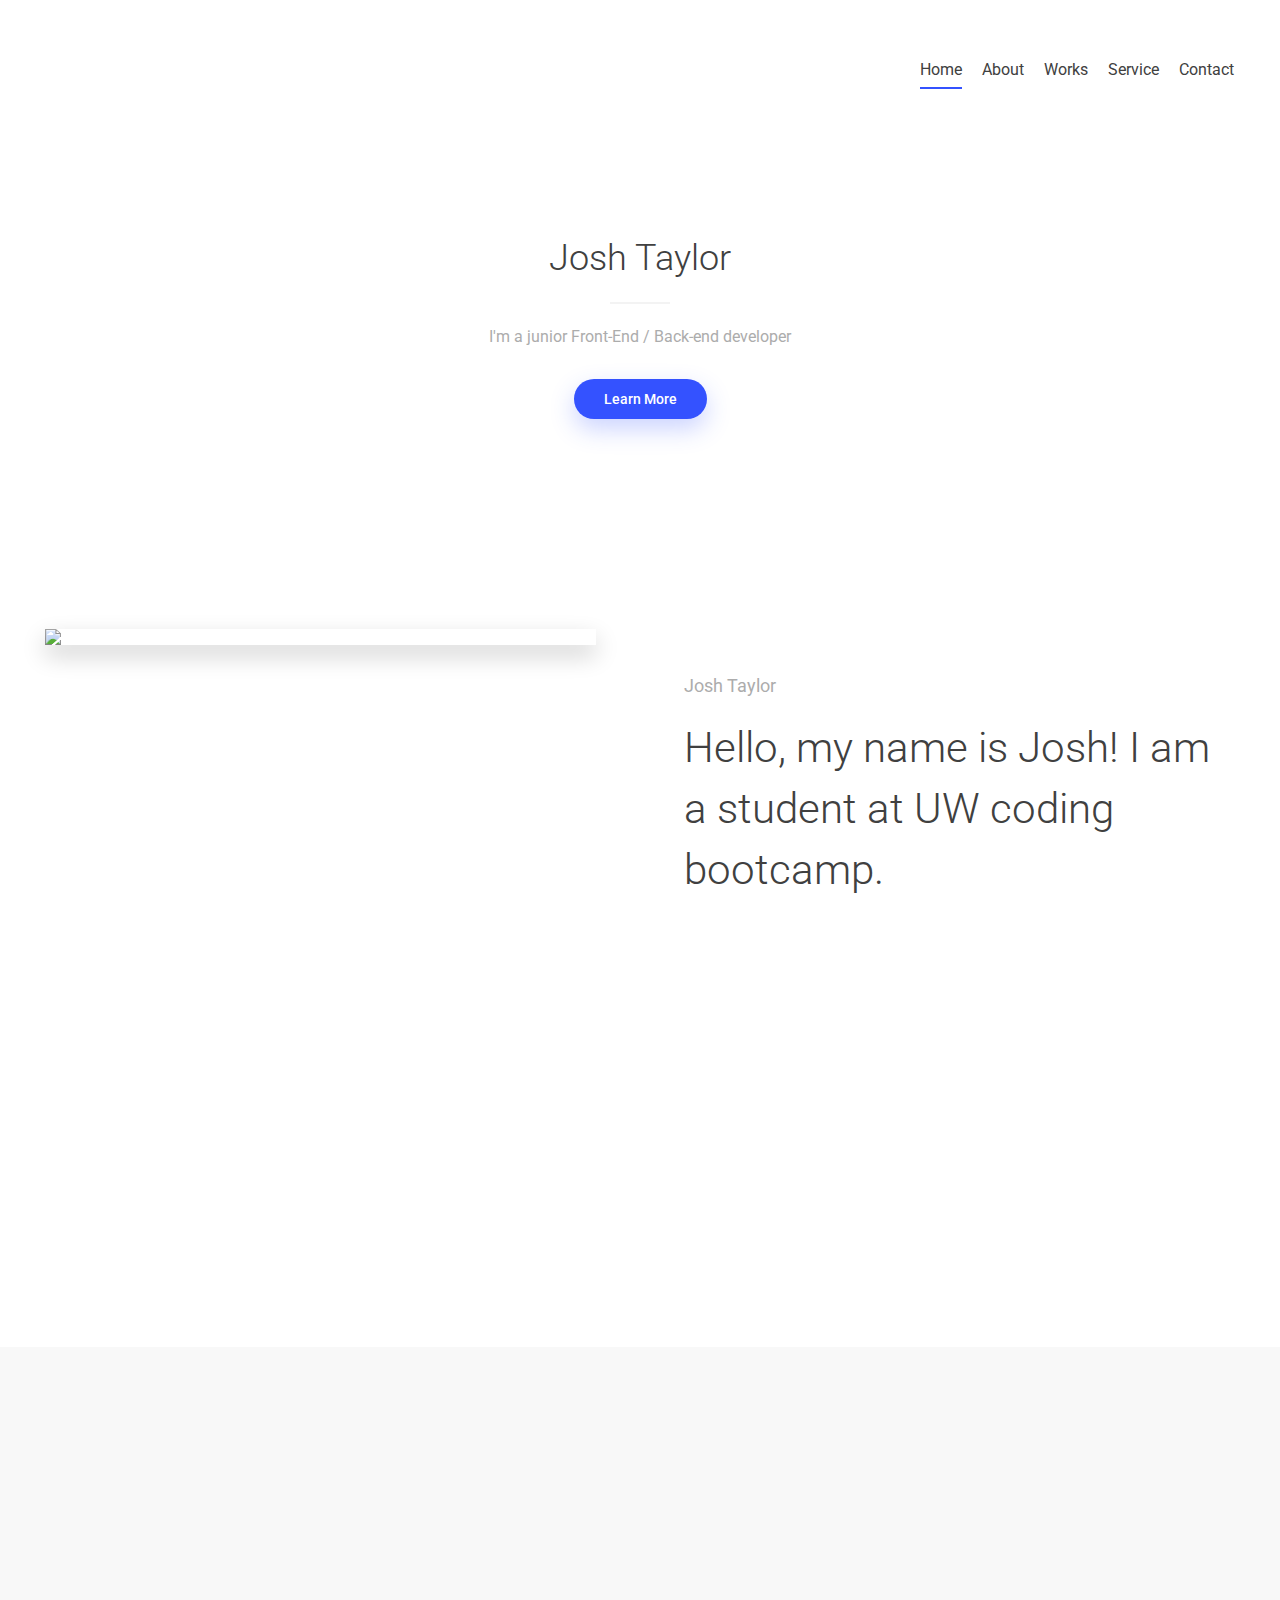
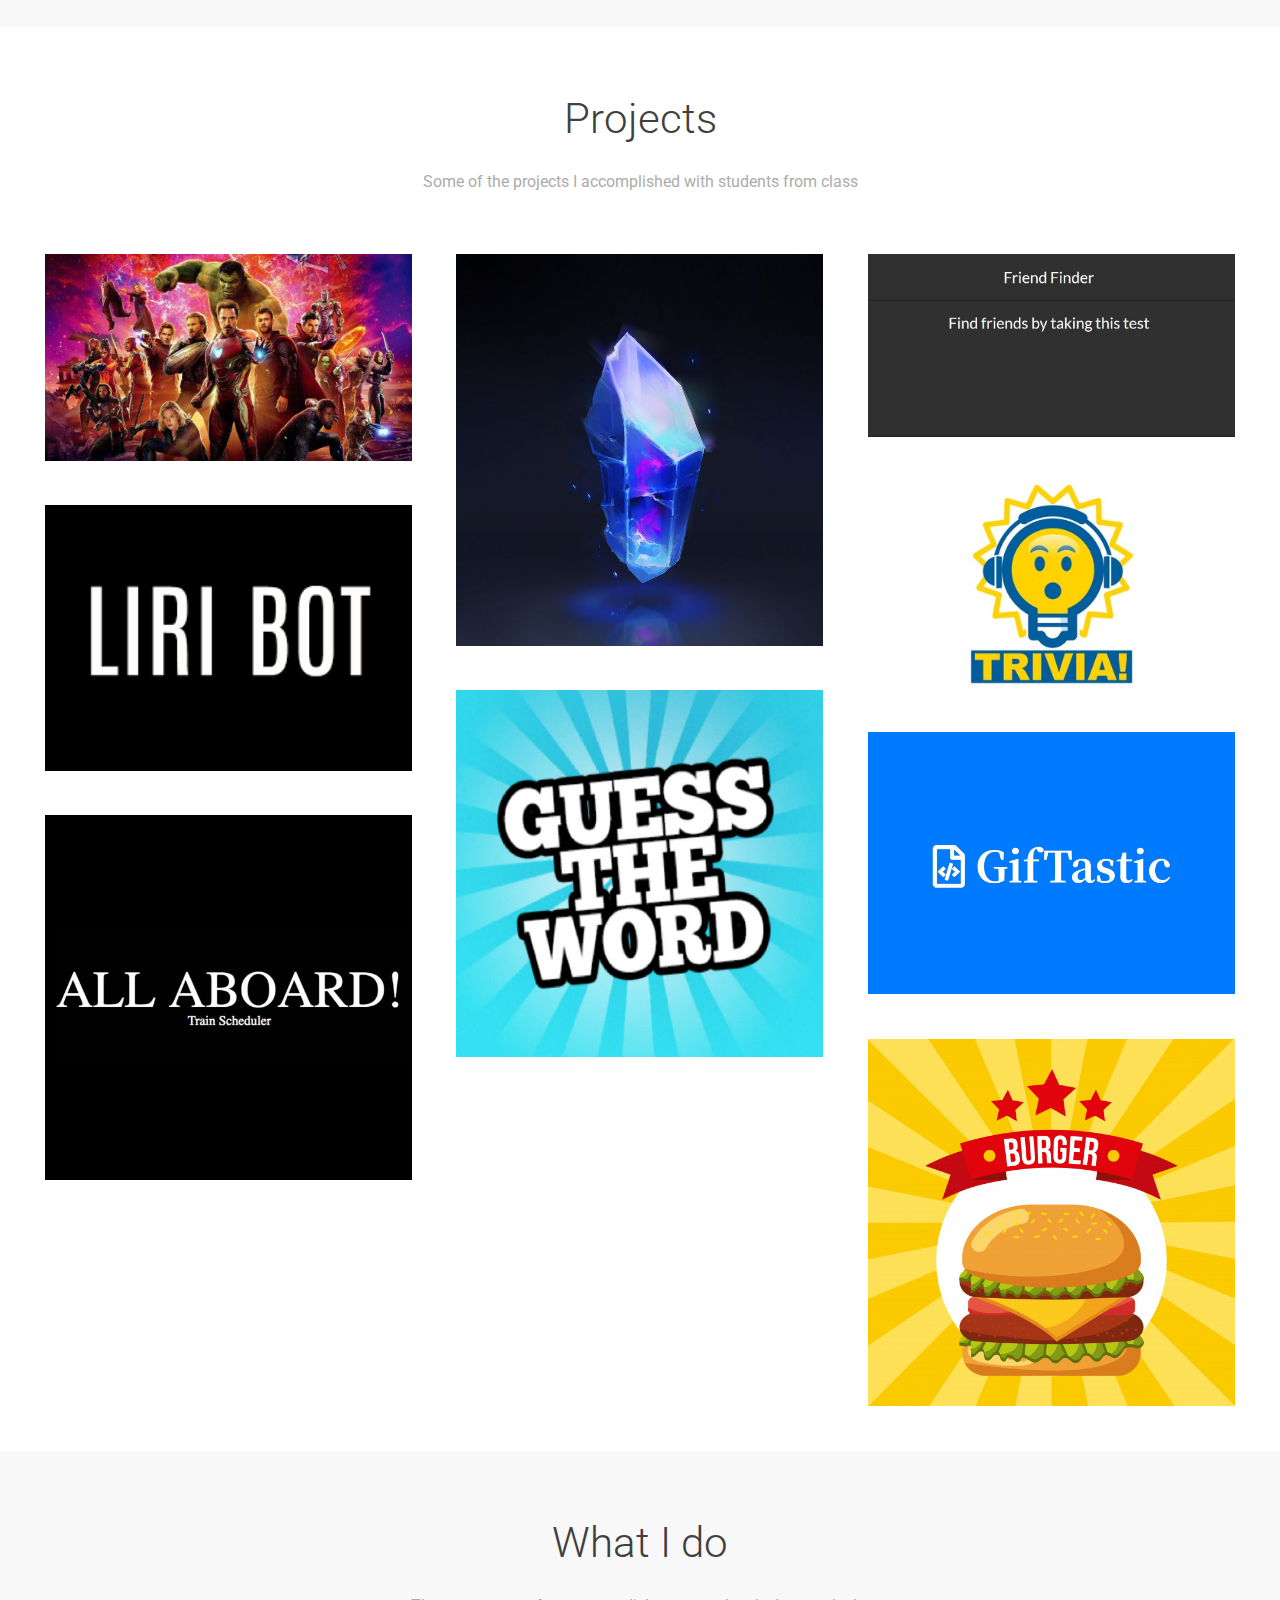
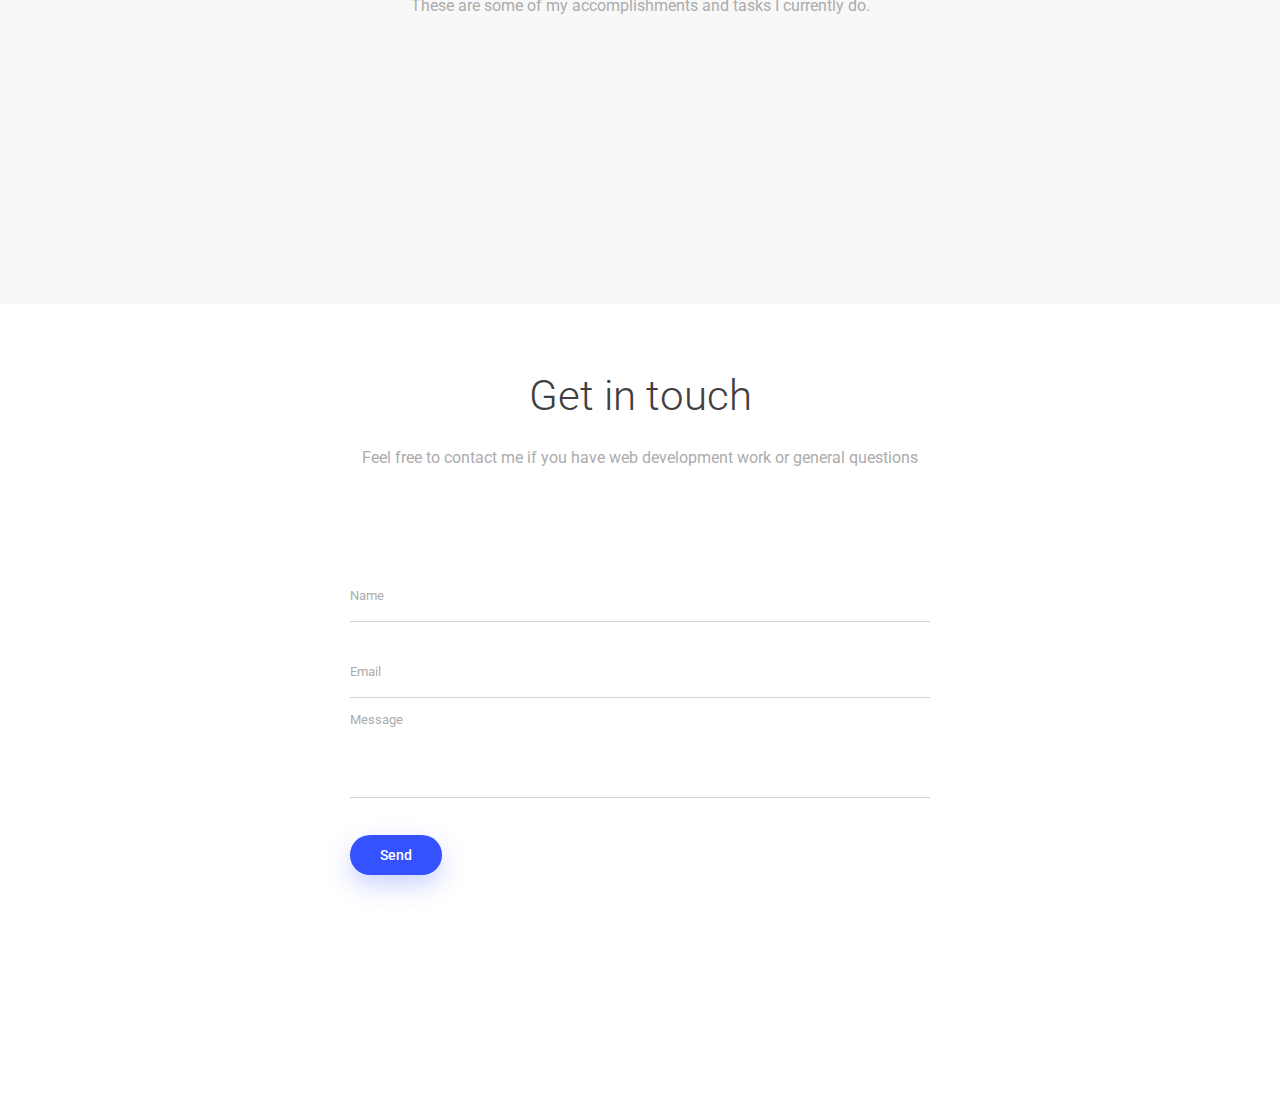
==== commit 5ba1f9a3: "fix" ====
--- a/index.html
+++ b/index.html
@@ -155,7 +155,7 @@
                     <!-- About Photo -->
                     <div class="col-xs-12 col-sm-6">
                         <div class="about__photo-wrapper">
-                            <img src="images/about.jpg" alt="Skyline" class="about__photo img-responsive">
+                            <img src="images/about.jpg" class="about__photo img-responsive">
                         </div>
                     </div>
                     <!-- End of About Photo -->
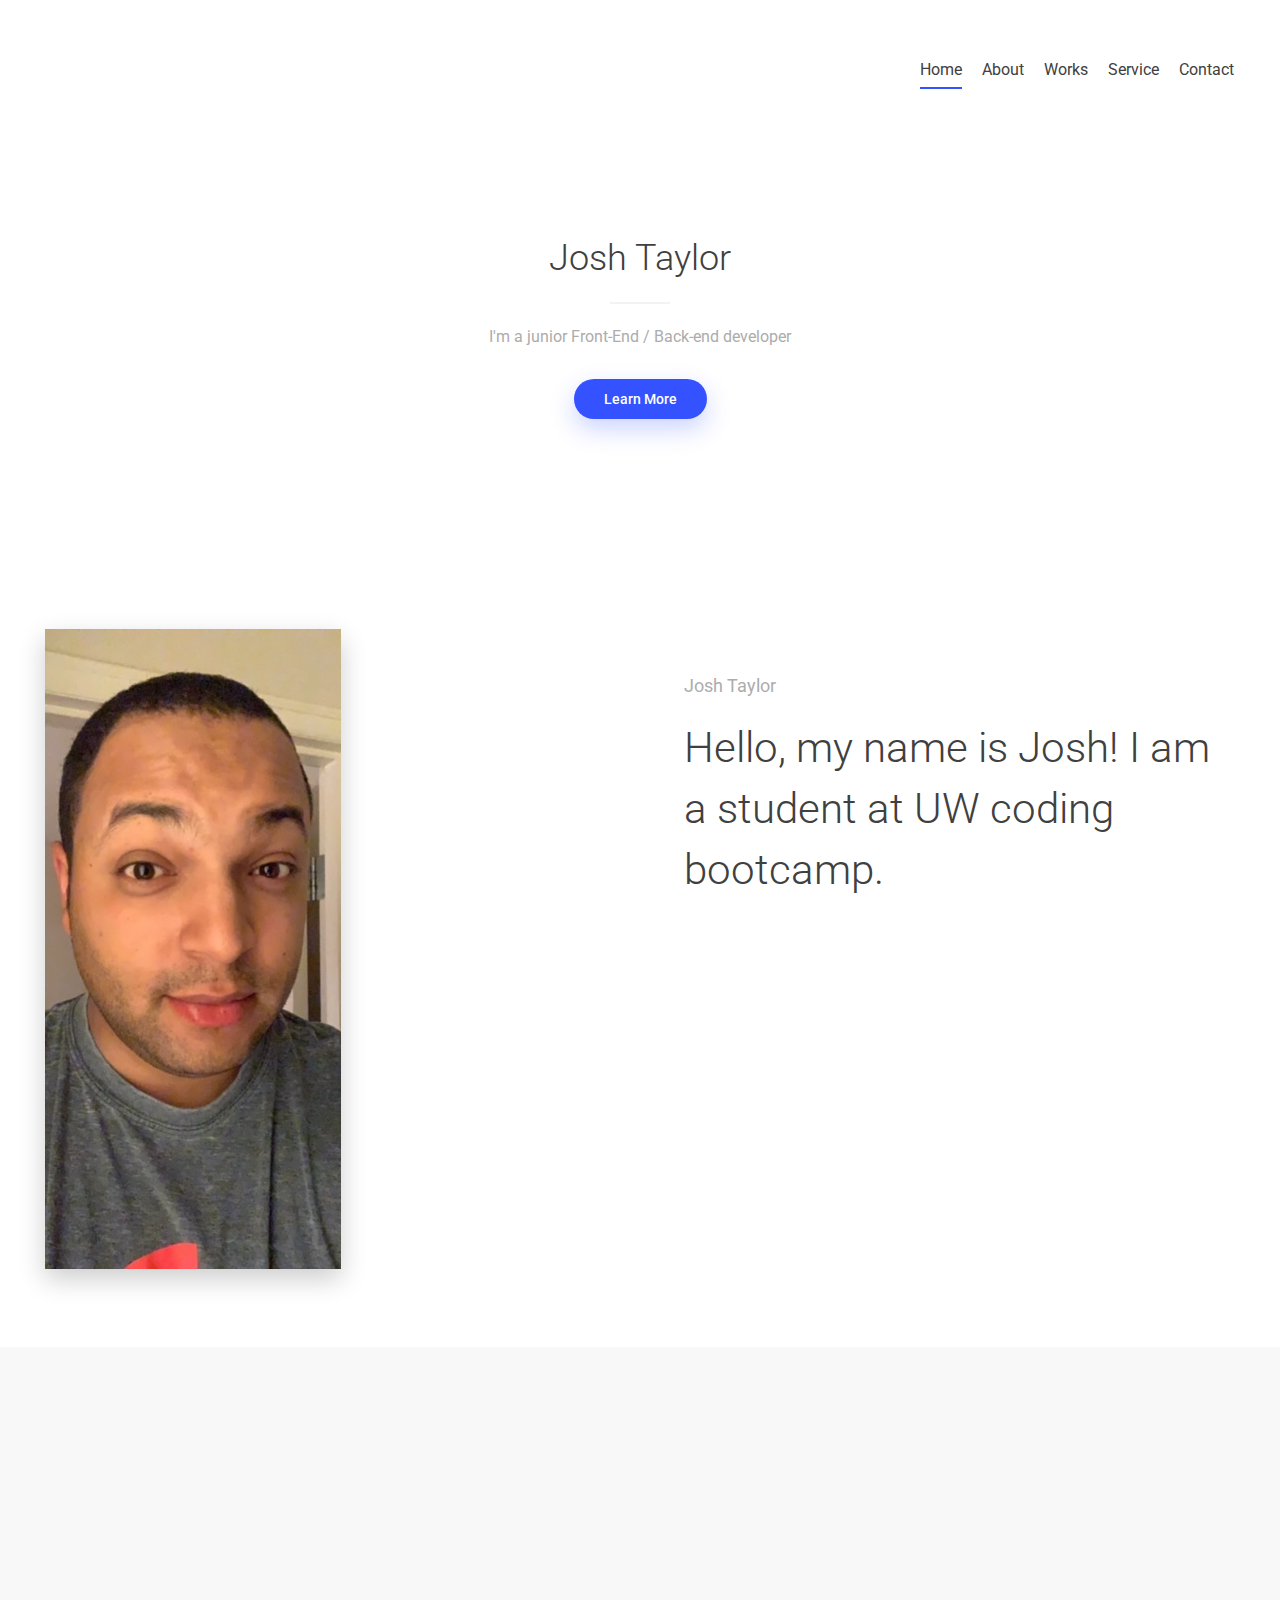
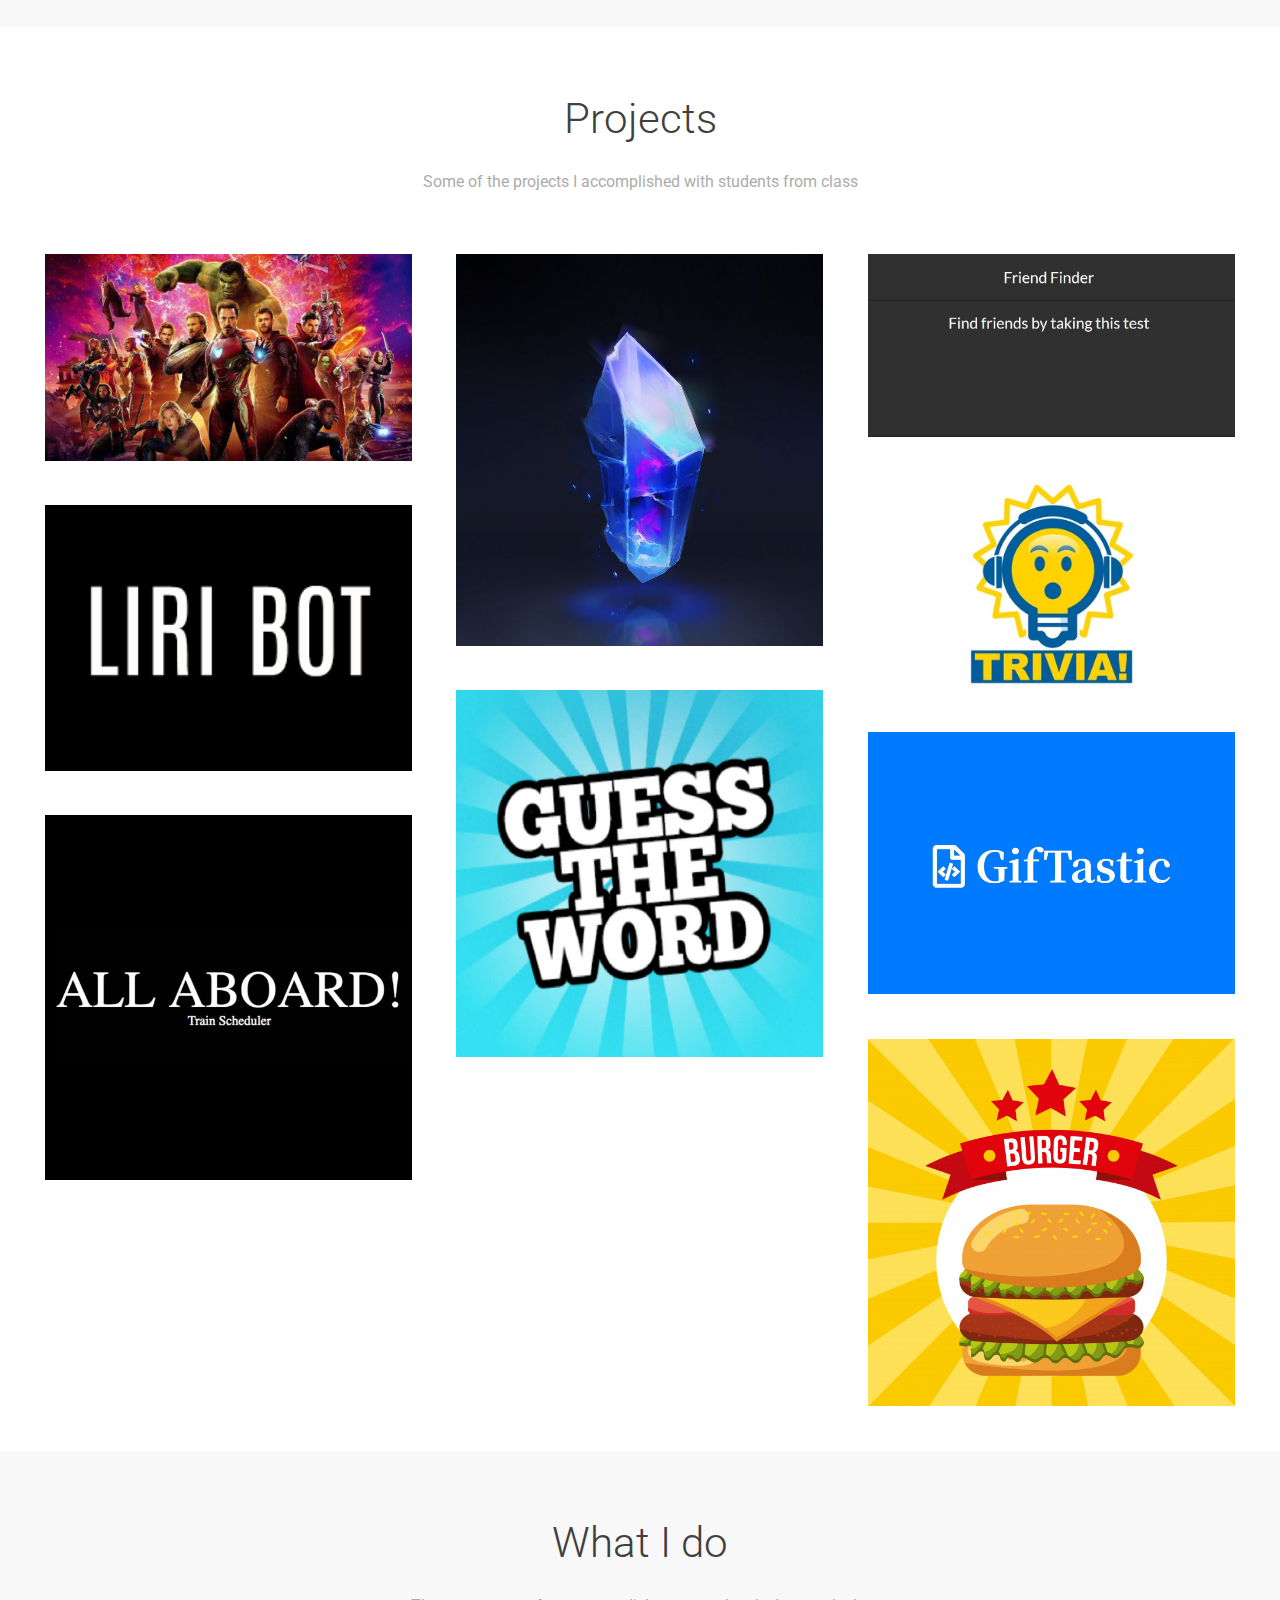
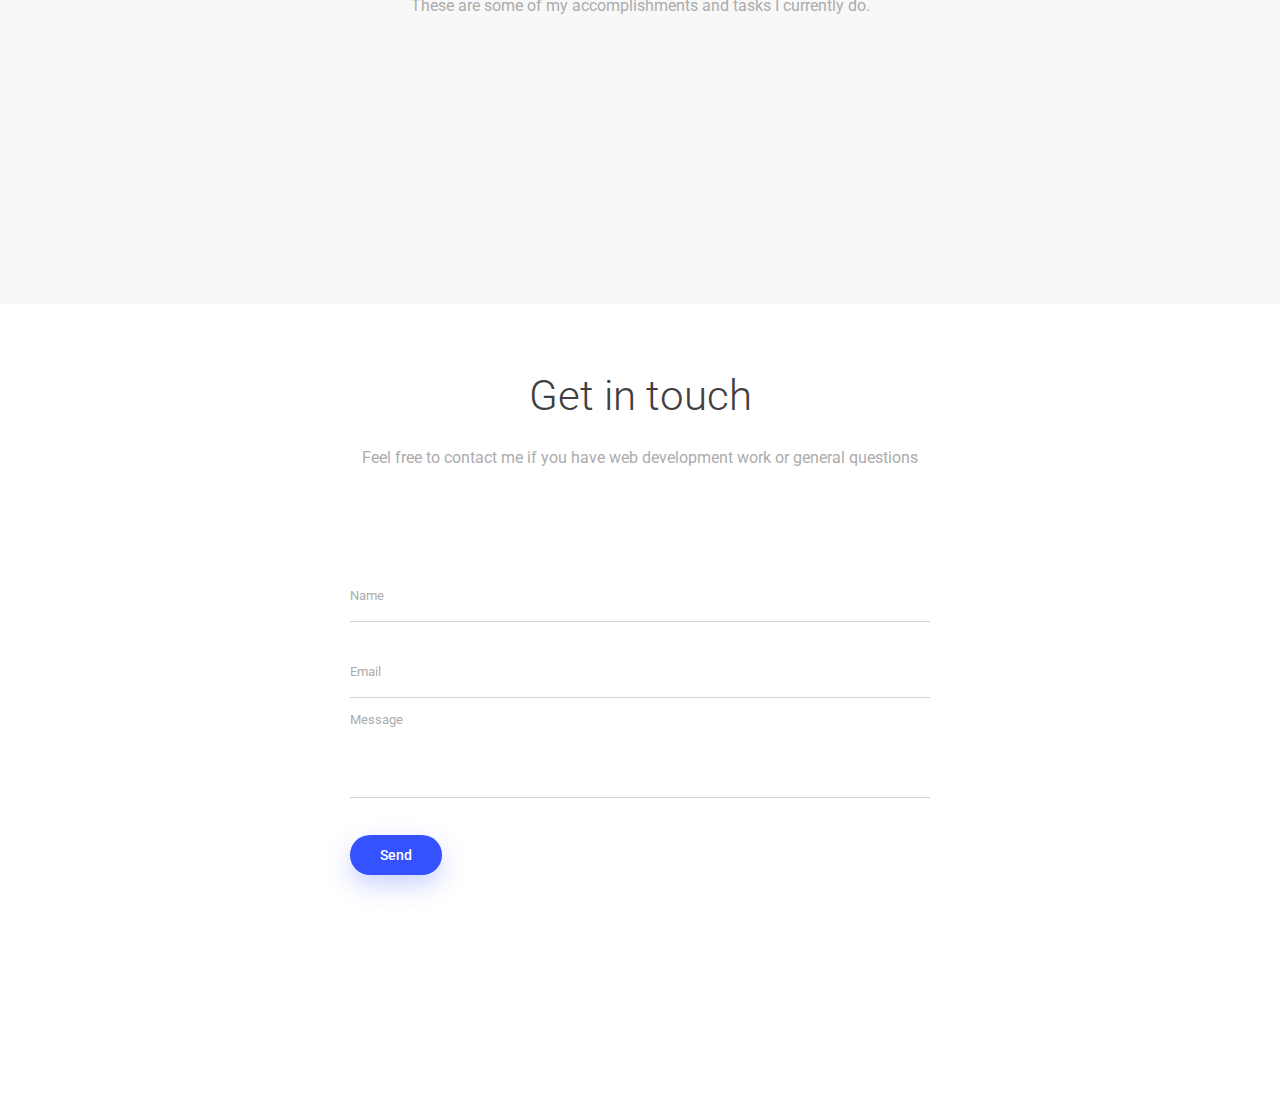
==== commit 81d66d65: "fix" ====
--- a/index.html
+++ b/index.html
@@ -155,7 +155,7 @@
                     <!-- About Photo -->
                     <div class="col-xs-12 col-sm-6">
                         <div class="about__photo-wrapper">
-                            <img src="images/about.jpg" class="about__photo img-responsive">
+                            <img src="images/portfolio/about.jpg" class="about__photo img-responsive">
                         </div>
                     </div>
                     <!-- End of About Photo -->
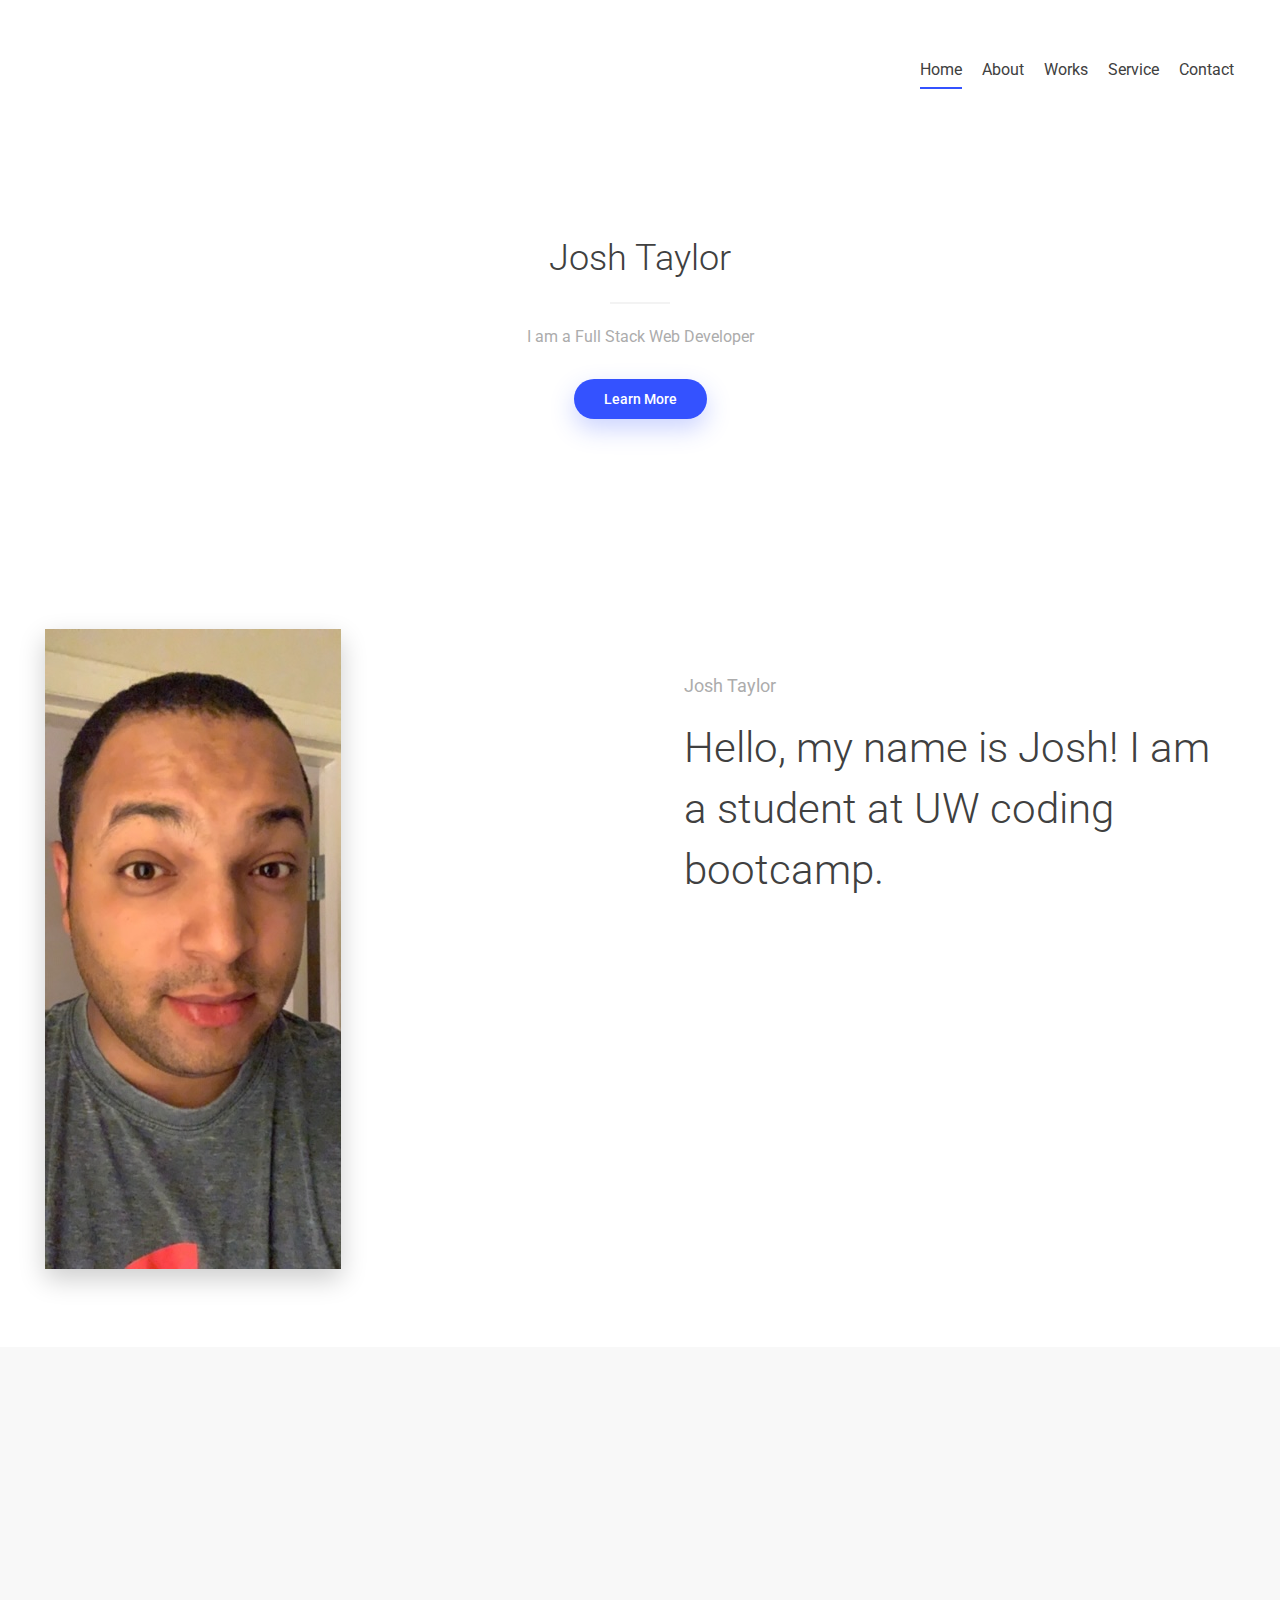
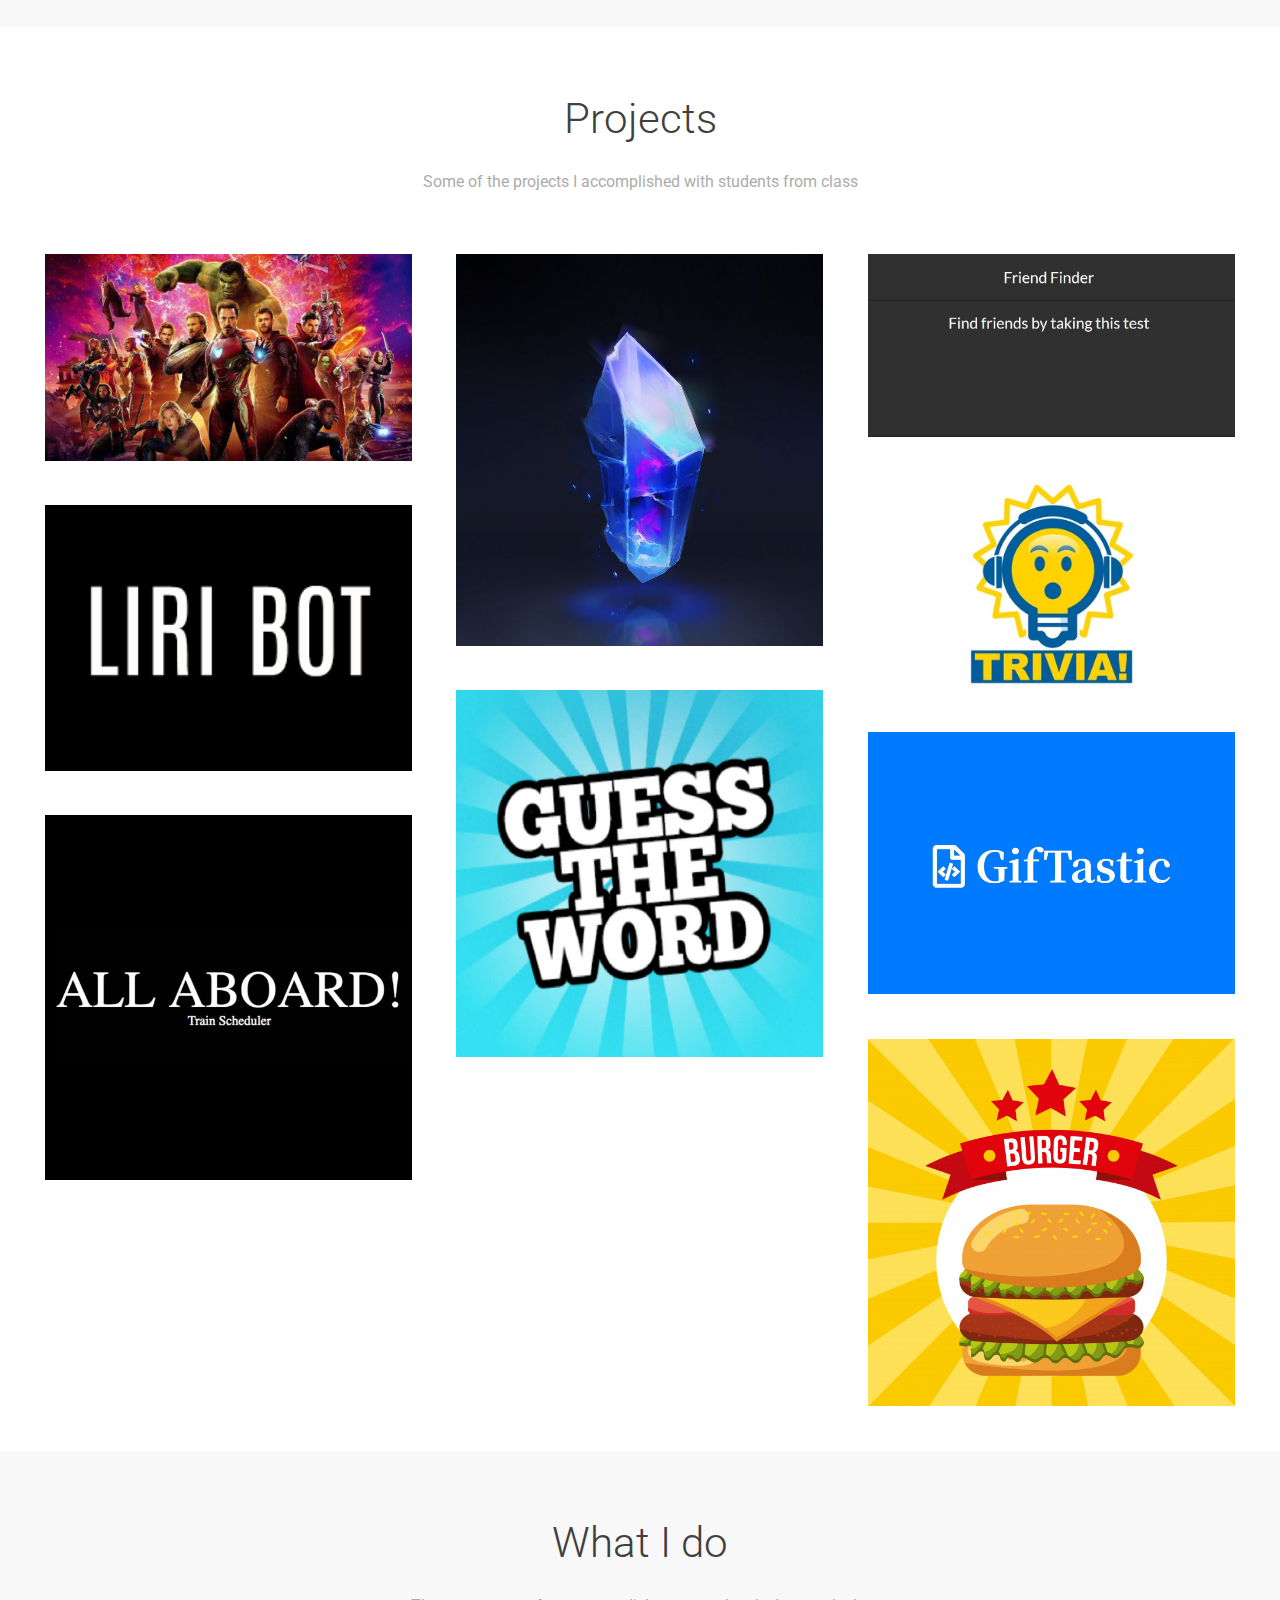
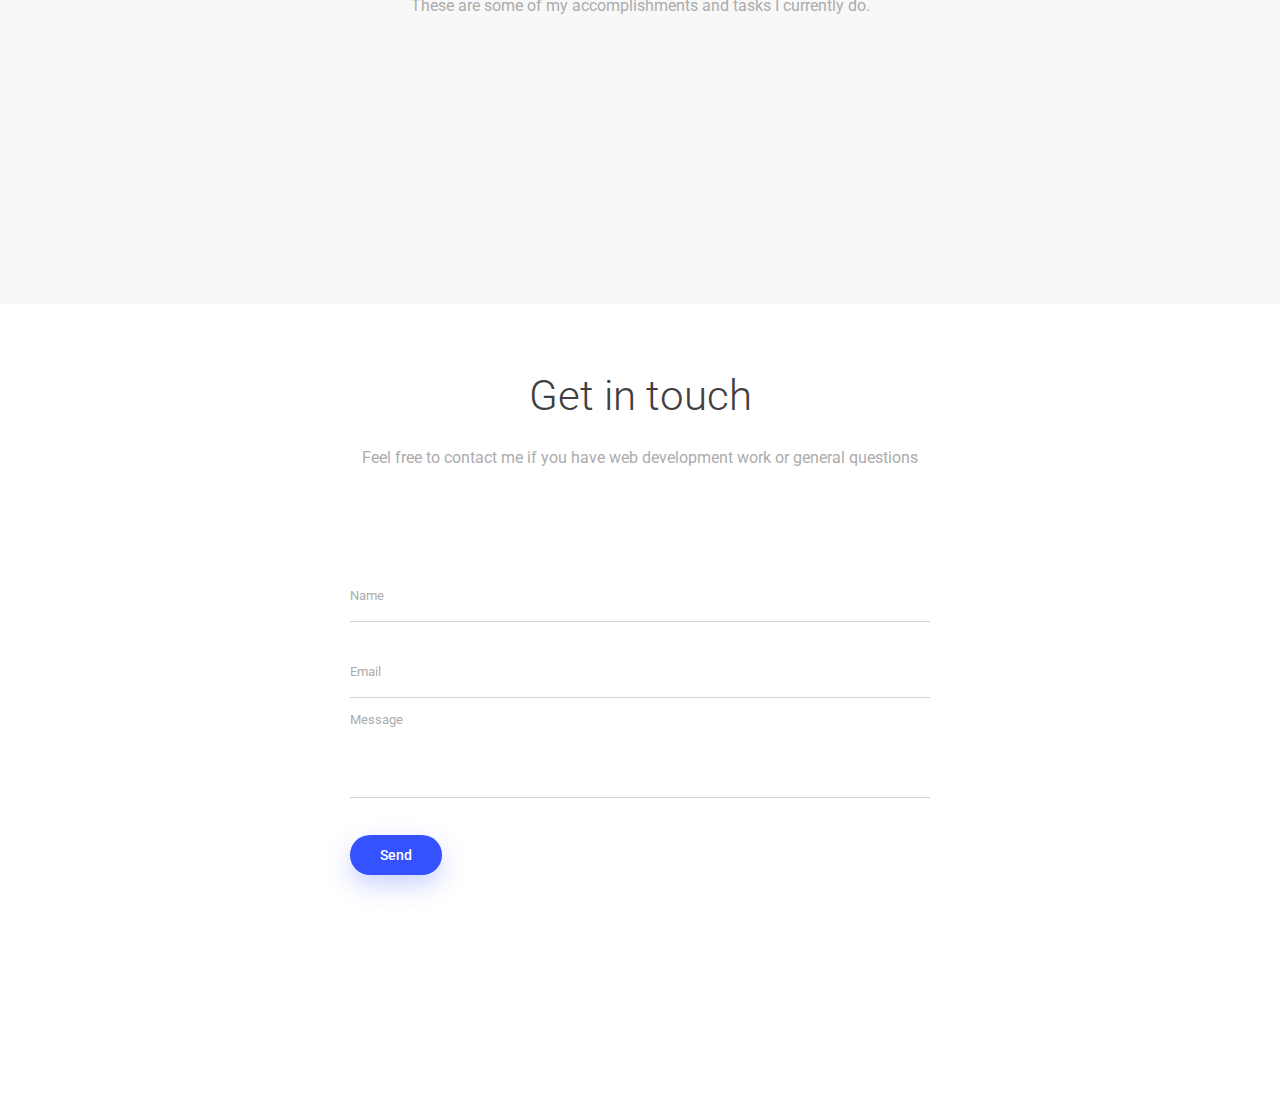
==== commit 27ce7e82: "newgreatcode" ====
--- a/index.html
+++ b/index.html
@@ -138,7 +138,7 @@
                     <div class="col-xs-12 col-sm-8 col-md-6 col-sm-offset-2 col-md-offset-3 text-center xs-text-center">
                         <h1 class="header__heading h--light"> Josh Taylor </h1>
                         <div class="divider"></div>
-                        <p class="header__description text--secondary">I'm a junior Front-End / Back-end developer</p>
+                        <p class="header__description text--secondary">I am a Full Stack Web Developer</p>
                         <a href="#about" class="btn btn--regular btn--shadow">Learn More</a>
                     </div>
                 </div>
@@ -470,7 +470,7 @@
                         <div class="social text-center">
                             <ul class="list-inline">
                                 <a href="https://github.com/Narwhale33">Github</a> <br /> <br />
-                                <a href="linkedin.com/in/jt-taylor-93593298">Linkedin</a></i></a></li>
+                                <a href="https://linkedin.com/in/jt-taylor-93593298">Linkedin</a>
                                 
                             </ul>
                         </div>
